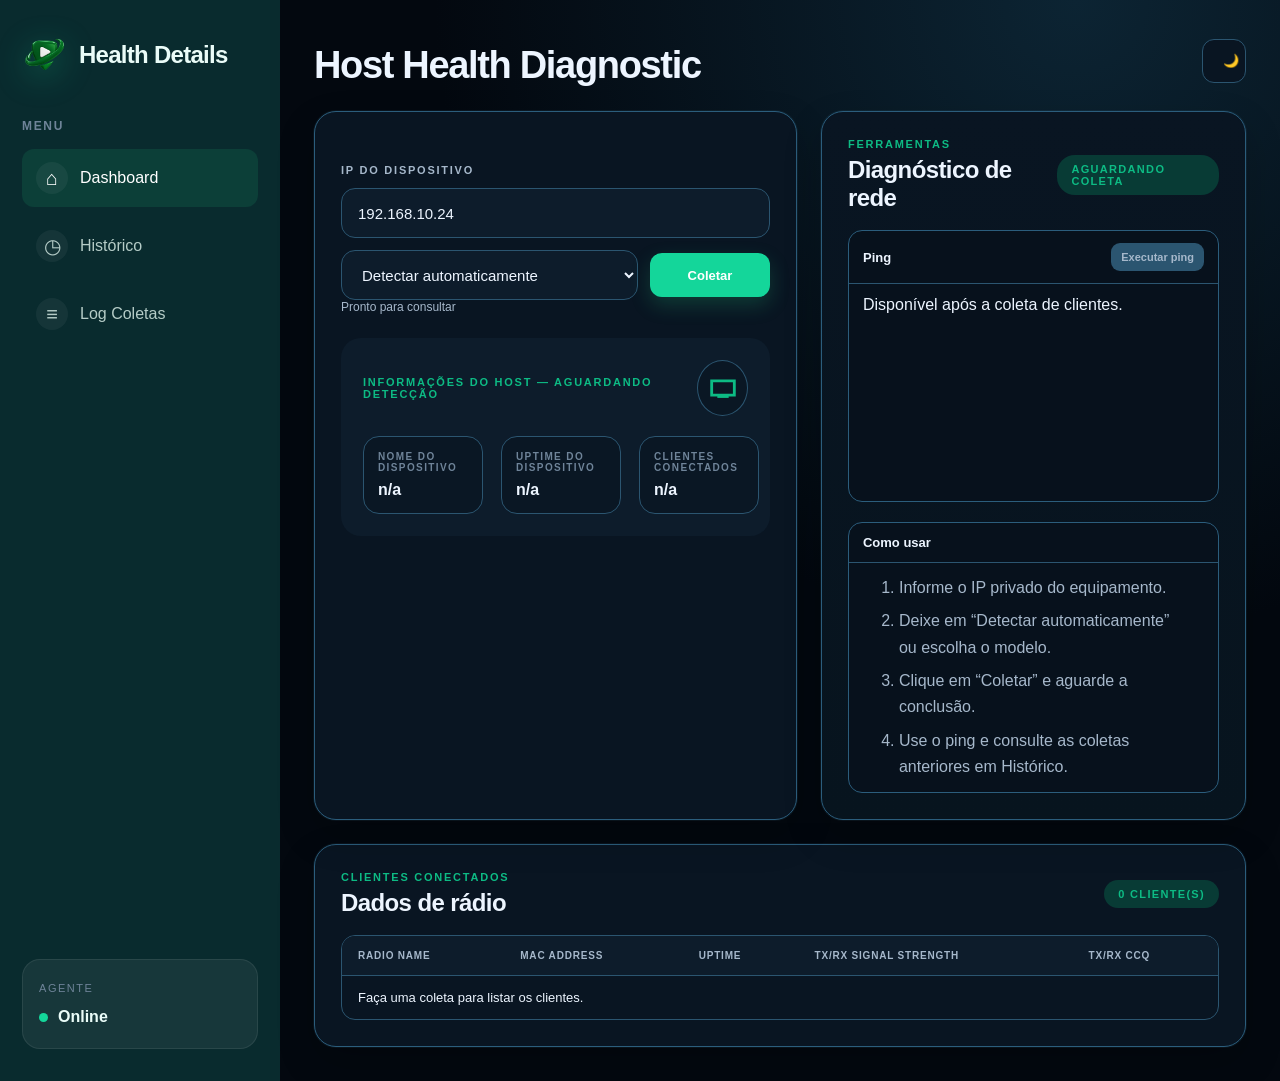
==== index.html @ 9ea84abc "Move collection log and summarize ping" ====
<!DOCTYPE html>
<html lang="pt-BR">
<head>
  <meta charset="UTF-8" />
  <meta name="viewport" content="width=device-width, initial-scale=1.0" />
  <title>Host Health Diagnostic</title>
  <link rel="icon" type="image/png" href="assets/health-details-logo.png" />
  <link rel="stylesheet" href="styles.css" />
</head>
<body>
  <div class="app-shell">
    <aside class="sidebar" aria-label="Navegação principal">
      <div class="brand">
        <img class="brand__icon" src="assets/health-details-logo.png" alt="Health Details" />
        <span class="brand__text">Health Details</span>
      </div>
      <nav class="navigation">
        <div class="nav-label">Menu</div>
        <button class="nav-link active" id="dashboardNav" type="button"><span class="nav-link__icon">⌂</span>Dashboard</button>
        <button class="nav-link" id="historyNav" type="button"><span class="nav-link__icon">◷</span>Histórico</button>
        <button class="nav-link" id="collectionLogNav" type="button"><span class="nav-link__icon">≡</span>Log Coletas</button>
      </nav>
      <div class="sidebar-card">
        <div class="sidebar-card__label">Agente</div>
        <div class="sidebar-card__status"><span class="pulse-dot"></span><span class="sidebar-card__text">Online</span></div>
      </div>
    </aside>
    <main class="main">
      <section class="topbar">
        <div class="topbar__left">
          <h1>Host Health Diagnostic</h1>
        </div>
        <div class="topbar__right">
          <button class="icon-button theme-button" id="themeToggle" aria-label="Alternar tema" aria-pressed="false">
            <span class="theme-icon" id="themeIcon">🌙</span>
          </button>
        </div>
      </section>

      <section class="app-view" id="dashboardView">
      <section class="content-grid">
        <section class="panel panel-form">
          <div class="verification">
            <div class="control-label">IP do dispositivo</div>
            <div class="input-row">
              <input type="text" id="ipInput" value="192.168.10.24" autocomplete="off" />
              <select id="vendorInput" aria-label="Tipo do dispositivo">
                <option value="auto">Detectar automaticamente</option>
                <option value="mikrotik">MikroTik</option>
                <option value="ubiquiti-ac">Ubiquiti AC</option>
                <option value="ubiquiti-m5">Ubiquiti M5</option>
              </select>
              <button class="primary-button" id="scanButton">
                <span>Coletar</span>
              </button>
            </div>
            <div class="status-text" id="scanStatus">Pronto para consultar</div>
          </div>

          <section class="device-profile">
            <div class="device-profile__header">
              <div>
                <span class="panel__kicker">Informações do host <span id="detectedDevice">— aguardando detecção</span></span>
              </div>
              <span class="device-icon">
                <svg viewBox="0 0 24 24">
                  <path d="M4 7h16v10H4z" fill="none" stroke="currentColor" stroke-width="2" />
                  <path d="M8 18h8" fill="none" stroke="currentColor" stroke-width="2" />
                </svg>
              </span>
            </div>
            <div class="device-grid">
              <div class="device-detail">
                <span class="device-detail__label">Nome do dispositivo</span>
                <span class="device-detail__value" id="deviceSignalTx">n/a</span>
              </div>
              <div class="device-detail">
                <span class="device-detail__label">Uptime do dispositivo</span>
                <span class="device-detail__value" id="deviceSignalRx">n/a</span>
              </div>
              <div class="device-detail">
                <span class="device-detail__label">Clientes conectados</span>
                <span class="device-detail__value" id="deviceCcq">n/a</span>
              </div>
            </div>
          </section>
        </section>

        <section class="panel panel-health">
          <section class="panel__header">
            <div>
              <span class="panel__kicker">Ferramentas</span>
              <h2>Diagnóstico de rede</h2>
            </div>
            <span class="panel__badge" id="healthBadge">Aguardando coleta</span>
          </section>

          <section class="monitor-stack">
            <section class="monitor-window">
              <div class="monitor-window__header">
                <span class="monitor-window__title">Ping</span>
                <button class="monitor-action" id="pingButton" disabled>Executar ping</button>
              </div>
              <div class="monitor-window__body">
                <div class="monitor-window__text" id="pingValue">Disponível após a coleta de clientes.</div>
              </div>
            </section>

            <section class="monitor-window usage-window" aria-labelledby="usageTitle">
              <div class="monitor-window__header">
                <span class="monitor-window__title" id="usageTitle">Como usar</span>
              </div>
              <div class="monitor-window__body">
                <ol class="usage-steps">
                  <li>Informe o IP privado do equipamento.</li>
                  <li>Deixe em “Detectar automaticamente” ou escolha o modelo.</li>
                  <li>Clique em “Coletar” e aguarde a conclusão.</li>
                  <li>Use o ping e consulte as coletas anteriores em Histórico.</li>
                </ol>
              </div>
            </section>
          </section>
        </section>
      </section>

      <section class="panel clients-panel">
        <section class="panel__header">
          <div>
            <span class="panel__kicker">Clientes conectados</span>
            <h2>Dados de rádio</h2>
          </div>
          <span class="panel__badge" id="clientsBadge">0 cliente(s)</span>
        </section>
        <div class="clients-table-wrap">
          <table class="clients-table">
            <thead><tr><th>Radio Name</th><th>MAC Address</th><th>Uptime</th><th>Tx/Rx Signal Strength</th><th>Tx/Rx CCQ</th></tr></thead>
            <tbody id="clientsTableBody"><tr><td colspan="5">Faça uma coleta para listar os clientes.</td></tr></tbody>
          </table>
        </div>
      </section>
      </section>

      <section class="app-view" id="historyView" hidden>
        <section class="history-heading">
          <div>
            <span class="panel__kicker">Coletas salvas</span>
            <h2>Histórico</h2>
            <p>Abra uma coleta para consultar o resumo do host e os clientes encontrados.</p>
          </div>
          <span class="panel__badge" id="historyBadge">Carregando</span>
        </section>
        <section class="history-list" id="historyList" aria-live="polite"></section>
      </section>
      <section class="app-view" id="collectionLogView" hidden>
        <section class="history-heading">
          <div>
            <span class="panel__kicker">Atividade da coleta</span>
            <h2>Log de coletas</h2>
            <p>Acompanhe as etapas executadas na última consulta.</p>
          </div>
        </section>
        <section class="panel collection-log-panel">
          <div class="collection-log" id="collectionLog" aria-live="polite"><div>Aguardando uma coleta.</div></div>
        </section>
      </section>
    </main>
    <div class="collection-modal" id="collectionModal" role="dialog" aria-modal="true" aria-labelledby="collectionModalTitle" hidden>
      <div class="collection-modal__card">
        <span class="collection-spinner" aria-hidden="true"></span>
        <h2 id="collectionModalTitle">Consultando dispositivo</h2>
        <p id="collectionModalStatus">Preparando a coleta…</p>
      </div>
    </div>
  </div>

  <script src="app-settings.js"></script>
  <script src="app.js"></script>
</body>
</html>
---- styles.css ----
* {
  box-sizing: border-box;
  -webkit-font-smoothing: antialiased;
}

:root {
  --bg: #03080f;
  --panel: #091522;
  --panel-soft: #0d1c2b;
  --text: #edf5ff;
  --text-soft: #a6b8cb;
  --text-light: #6f8499;
  --muted: #8297aa;
  --line: #2b5570;
  --green: #14d69a;
  --green-dark: #0dbb84;
  --green-soft: #083b35;
  --blue: #22c6df;
  --blue-soft: #082f3b;
  --orange: #f2b94b;
  --orange-soft: #3c2c0b;
  --red: #ef6b73;
  --red-soft: #3b1720;
  --shadow: rgba(0, 0, 0, 0.34);
  --font: "Inter", "Segoe UI", Arial, sans-serif;
}

body {
  margin: 0;
  color: var(--text);
  background: radial-gradient(circle at 84% 0%, #0c2433 0%, var(--bg) 42%);
  font-family: var(--font);
}

.app-shell { min-height: 100vh; display: flex; }

.sidebar {
  width: 280px;
  background: #092b2e;
  color: #eafcf8;
  padding: 32px 22px;
  display: flex;
  flex-direction: column;
  gap: 34px;
}

.brand {
  display: flex;
  align-items: center;
  gap: 12px;
}

.brand__icon {
  width: 45px;
  height: 45px;
  border-radius: 50%;
  object-fit: contain;
  filter: drop-shadow(0 8px 16px rgba(20, 214, 154, .28));
}

.brand__icon svg {
  width: 30px;
  height: 30px;
}

.brand__text {
  font-size: 24px;
  font-weight: 800;
  letter-spacing: -0.03em;
}

.navigation {
  margin-top: 8px;
}

.nav-label {
  font-size: 12px;
  font-weight: 800;
  letter-spacing: 0.14em;
  text-transform: uppercase;
  color: var(--text-light);
  margin-bottom: 16px;
}

.nav-link {
  width: 100%;
  border: 0;
  background: transparent;
  font: inherit;
  text-align: left;
  cursor: pointer;
  display: flex;
  align-items: center;
  gap: 12px;
  padding: 13px 14px;
  border-radius: 12px;
  color: #b5ccc7;
  text-decoration: none;
  margin-bottom: 10px;
  transition: 0.2s ease;
}

.nav-link:hover,
.nav-link.active {
  background: rgba(34, 181, 115, 0.14);
  color: #fff;
}

.nav-link__icon {
  width: 32px;
  height: 32px;
  border-radius: 50%;
  display: flex;
  align-items: center;
  justify-content: center;
  background: rgba(255, 255, 255, 0.05);
  font-size: 20px;
}

.sidebar-card {
  margin-top: auto;
  background: rgba(255, 255, 255, 0.06);
  border: 1px solid rgba(255, 255, 255, 0.08);
  border-radius: 18px;
  padding: 22px 16px;
}

.sidebar-card__label {
  font-size: 11px;
  color: var(--text-light);
  letter-spacing: 0.14em;
  text-transform: uppercase;
}

.sidebar-card__status {
  margin-top: 14px;
  display: flex;
  align-items: center;
  gap: 10px;
}

.sidebar-card__text {
  font-size: 16px;
  font-weight: 700;
}

.pulse-dot {
  width: 9px;
  height: 9px;
  border-radius: 50%;
  background: var(--green);
  box-shadow: 0 0 0 0 rgba(34, 181, 115, 0.8);
  animation: pulse 2s infinite;
}

.sidebar-footer {
  margin-top: auto;
  border-top: 1px solid rgba(255, 255, 255, 0.10);
  padding-top: 22px;
  display: flex;
  align-items: center;
  gap: 12px;
  color: var(--text-light);
  font-size: 13px;
}

.sidebar-footer__icon {
  color: var(--green);
  font-size: 22px;
}

.main {
  flex: 1;
  min-width: 0;
  padding: 34px;
}

.topbar {
  display: flex;
  align-items: center;
  justify-content: space-between;
  gap: 24px;
}

.section-kicker,
.panel__kicker {
  display: block;
  color: var(--green-dark);
  font-size: 11px;
  font-weight: 800;
  text-transform: uppercase;
  letter-spacing: 0.16em;
}

.topbar h1 {
  margin: 10px 0 0;
  font-size: clamp(30px, 3vw, 38px);
  letter-spacing: -0.035em;
}

.topbar__right {
  display: flex;
  gap: 12px;
  align-items: center;
}

.icon-button,
.primary-button,
.ghost-button {
  min-height: 44px;
  padding: 10px 20px;
  border-radius: 12px;
  font-family: inherit;
  font-size: 13px;
  font-weight: 800;
  cursor: pointer;
  transition: 0.2s ease;
}

.icon-button {
  width: 44px;
  background: var(--panel);
  color: var(--text);
  border: 1px solid var(--line);
}

.icon-button:hover,
.ghost-button:hover {
  transform: translateY(-2px);
}

.primary-button {
  background: var(--green);
  color: white;
  border: none;
  box-shadow: 0 8px 20px rgba(34, 181, 115, 0.24);
}

.primary-button:hover {
  background: var(--green-dark);
}

.button-icon {
  margin-right: 8px;
}

.ghost-button {
  background: var(--panel-soft);
  color: var(--green-dark);
  border: 1px solid var(--line);
}

.content-grid {
  margin-top: 24px;
  display: grid;
  grid-template-columns: minmax(0, 1fr) minmax(0, 0.88fr);
  gap: 24px;
}

.panel {
  background: var(--panel);
  border-radius: 22px;
  padding: 26px;
  box-shadow: 0 10px 36px var(--shadow);
  border: 1px solid rgba(89, 156, 124, 0.05);
}

.panel__header {
  display: flex;
  align-items: center;
  justify-content: space-between;
  gap: 16px;
}

.panel__header h2 {
  margin: 6px 0 0;
  font-size: 24px;
  letter-spacing: -0.025em;
}

.panel__header.compact h2 {
  font-size: 22px;
}

.panel__badge {
  background: var(--green-soft);
  color: var(--green-dark);
  border-radius: 18px;
  padding: 8px 14px;
  font-weight: 800;
  font-size: 11px;
  letter-spacing: 0.12em;
  text-transform: uppercase;
}

.panel__badge.success {
  background: var(--green-soft);
  color: var(--green-dark);
}

.panel__badge.warning {
  background: var(--orange-soft);
  color: #925a17;
}

.panel__badge.danger {
  background: var(--red-soft);
  color: #a34241;
}

.verification {
  margin-top: 26px;
}

.control-label {
  font-size: 11px;
  font-weight: 800;
  color: var(--text-soft);
  text-transform: uppercase;
  letter-spacing: 0.16em;
}

.input-row {
  display: flex;
  flex-wrap: wrap;
  gap: 12px;
  align-items: center;
  margin-top: 12px;
}

.input-row input[type="text"],
.input-row select {
  flex: 1 1 180px;
  min-height: 50px;
  background: var(--panel-soft);
  border: 1px solid var(--line);
  border-radius: 14px;
  padding: 14px 16px;
  color: var(--text);
  font-size: 15px;
  outline: none;
}

.input-row input[type="text"]:focus {
  border-color: var(--green);
  box-shadow: 0 0 0 3px rgba(34, 181, 115, 0.14);
}

.input-row select:focus {
  border-color: var(--green);
  box-shadow: 0 0 0 3px rgba(34, 181, 115, 0.14);
  outline: none;
}

.input-row .primary-button {
  min-width: 120px;
}

.inline-row {
  justify-content: space-between;
  flex-wrap: wrap;
  gap: 14px;
}

.check-row {
  display: flex;
  align-items: center;
  gap: 10px;
  font-size: 12px;
  color: var(--text-soft);
}

.check-row input[type="checkbox"] {
  accent-color: var(--green);
}

.status-text {
  color: var(--text-soft);
  font-size: 12px;
}

.device-profile {
  margin-top: 24px;
  background: var(--panel-soft);
  border-radius: 20px;
  padding: 22px;
}

.device-profile__header {
  display: flex;
  align-items: center;
  justify-content: space-between;
}

.device-profile__header h3 {
  margin: 8px 0 0;
  font-size: 30px;
  letter-spacing: -0.03em;
}

.device-icon {
  width: 56px;
  height: 56px;
  border-radius: 50%;
  background: white;
  display: flex;
  align-items: center;
  justify-content: center;
  color: var(--green-dark);
  border: 1px solid var(--line);
}

.device-icon svg {
  width: 34px;
  height: 34px;
  fill: none;
  stroke: currentColor;
  stroke-width: 2;
}

.device-grid {
  margin-top: 20px;
  display: grid;
  grid-template-columns: repeat(3, minmax(120px, 1fr));
  gap: 18px;
}

.clients-panel {
  grid-column: 1 / -1;
  margin-top: 24px;
}

.collection-log-panel {
  grid-column: 1 / -1;
  margin-top: 0;
}

.collection-log {
  min-height: 120px;
  max-height: 220px;
  overflow: auto;
  margin-top: 18px;
  padding: 14px 16px;
  border-radius: 14px;
  background: #102b2d;
  color: #cce8df;
  font: 12px/1.75 ui-monospace, SFMono-Regular, Menlo, monospace;
}

.clients-table-wrap {
  overflow-x: auto;
  margin-top: 18px;
  border: 1px solid var(--line);
  border-radius: 14px;
}

.clients-table {
  width: 100%;
  min-width: 760px;
  border-collapse: collapse;
  font-size: 13px;
}

.clients-table th,
.clients-table td {
  padding: 14px 16px;
  text-align: left;
  border-bottom: 1px solid var(--line);
}

.clients-table th {
  color: var(--text-soft);
  font-size: 10px;
  letter-spacing: .08em;
  text-transform: uppercase;
  background: var(--panel-soft);
}

.clients-table tr:last-child td {
  border-bottom: 0;
}

.clients-table td {
  color: var(--text);
}

.device-detail {
  background: white;
  border-radius: 16px;
  padding: 14px;
  border: 1px solid var(--line);
}

.device-detail__label {
  display: block;
  color: var(--text-light);
  font-size: 10px;
  font-weight: 700;
  text-transform: uppercase;
  letter-spacing: 0.14em;
}

.device-detail__value {
  display: block;
  margin-top: 8px;
  color: var(--text);
  font-size: 16px;
  font-weight: 800;
  overflow-wrap: anywhere;
}

.monitor-stack {
  display: grid;
  gap: 20px;
  margin-top: 18px;
}

.monitor-window {
  min-width: 0;
  border: 1px solid var(--line);
  border-radius: 14px;
  background: rgba(255, 255, 255, .72);
  overflow: hidden;
}

.monitor-window__header {
  display: flex;
  align-items: center;
  justify-content: space-between;
  gap: 10px;
  padding: 12px 14px;
  border-bottom: 1px solid var(--line);
}

.monitor-window__title {
  font-size: 13px;
  font-weight: 800;
}

.monitor-action {
  border: 0;
  border-radius: 9px;
  padding: 8px 10px;
  background: var(--green);
  color: white;
  font: inherit;
  font-size: 11px;
  font-weight: 800;
  cursor: pointer;
}

.monitor-action:disabled {
  cursor: not-allowed;
  background: var(--line);
  color: var(--text-soft);
}

.monitor-window__body {
  padding: 12px 14px;
}

.monitor-window__text,
.monitor-output,
.clients-table td,
.collection-log {
  overflow-wrap: anywhere;
  word-break: break-word;
}

.panel-health {
  background: linear-gradient(180deg, #ffffff 0%, #eefbf7 100%);
}

.health-rings {
  display: flex;
  align-items: center;
  justify-content: center;
  margin: 28px 0 16px;
}

.health-ring {
  width: 150px;
  height: 150px;
  border-radius: 50%;
  background: conic-gradient(var(--green) var(--health-score, 97%), #dcebe7 var(--health-score, 97%));
  display: flex;
  align-items: center;
  justify-content: center;
  box-shadow: inset 0 0 0 2px var(--panel);
}

.health-ring__inner {
  width: 118px;
  height: 118px;
  border-radius: 50%;
  background: white;
  display: flex;
  flex-direction: column;
  align-items: center;
  justify-content: center;
  color: var(--text);
}

.health-ring__inner span {
  font-size: 34px;
  font-weight: 800;
}

.health-ring__inner small {
  font-size: 10px;
  color: var(--text-light);
  font-weight: 800;
  text-transform: uppercase;
}

.signals {
  margin-top: 20px;
}

.signal-row {
  display: flex;
  align-items: center;
  gap: 10px;
  margin: 12px 0;
}

.signal-label {
  width: 68px;
  color: var(--text-soft);
  font-size: 11px;
  font-weight: 800;
}

.signal-track {
  flex: 1;
  height: 8px;
  border-radius: 20px;
  background: var(--line);
  overflow: hidden;
}

.signal-fill {
  height: 100%;
  border-radius: 20px;
  width: 50%;
  background: var(--green);
}

.signal-fill--cpu { width: 42%; background: var(--blue); }
.signal-fill--memory { width: 61%; background: var(--green); }
.signal-fill--signal { width: 75%; background: var(--orange); }

.signal-value {
  color: var(--text-soft);
  font-size: 12px;
  font-weight: 700;
  width: 50px;
  text-align: right;
}

.client-list-section {
  margin-top: 20px;
  border-top: 1px solid var(--line);
  padding-top: 16px;
}

.client-list-header {
  display: flex;
  align-items: center;
  justify-content: space-between;
}

.client-list-header .panel__kicker {
  color: var(--green-dark);
}

.client-list-refresh {
  color: var(--text-soft);
  font-size: 11px;
  font-weight: 800;
}

.client-list {
  margin-top: 14px;
}

.client-row {
  display: flex;
  align-items: center;
  justify-content: space-between;
  gap: 12px;
  padding: 12px 0;
  border-bottom: 1px solid var(--line);
}

.client-row:last-child {
  border-bottom: none;
}

.client-row__mac {
  color: var(--text);
  font-size: 12px;
  font-weight: 800;
  flex: 1;
}

.client-row__ccq {
  color: var(--green-dark);
  font-weight: 900;
  font-size: 12px;
}

.client-row__signal {
  color: var(--text-soft);
  font-size: 12px;
}

.health-summary {
  margin-top: 24px;
  border-top: 1px solid var(--line);
  padding-top: 16px;
}

.health-summary__row {
  display: flex;
  justify-content: space-between;
  align-items: center;
  padding: 12px 0;
  border-bottom: 1px solid var(--line);
}

.health-summary__row:last-child {
  border-bottom: none;
}

.health-summary__label {
  color: var(--text-soft);
  font-size: 11px;
  font-weight: 700;
}

.health-summary__value {
  font-weight: 800;
  font-size: 16px;
}

.lower-grid {
  margin-top: 18px;
  display: grid;
  grid-template-columns: 1fr 1fr;
  gap: 18px;
  padding: 20px;
}

.lower-panel {
  background: var(--panel);
  border-radius: 14px;
}

.event-list,
.history-list {
  margin-top: 16px;
}

.event-item,
.history-item {
  display: flex;
  align-items: center;
  gap: 12px;
  padding: 14px 0;
  border-top: 1px solid var(--line);
}

.event-item:first-child,
.history-item:first-child {
  border-top: none;
}

.event-time,
.history-date {
  color: var(--text-light);
  font-size: 11px;
}

.event-text {
  flex: 1;
  color: var(--text-soft);
  font-size: 13px;
}

.event-code {
  color: var(--green-dark);
  font-size: 11px;
  font-weight: 900;
  padding: 4px 8px;
  border-radius: 12px;
  background: var(--green-soft);
}

.event-code.warn {
  background: var(--orange-soft);
  color: #9c6a16;
}

.event-code.fail {
  background: var(--red-soft);
  color: #9c4a46;
}

.history-item {
  align-items: center;
}

.history-title {
  flex: 1;
  font-weight: 800;
  color: var(--text);
}

.history-score {
  color: var(--green-dark);
  font-size: 16px;
  font-weight: 900;
}

@media (max-width: 960px) {
  .app-shell {
    flex-direction: column;
  }

  .sidebar {
    width: 100%;
  }

  .content-grid,
  .lower-grid {
    grid-template-columns: 1fr;
  }

  .main {
    padding: 22px;
  }

  .clients-table {
    min-width: 640px;
  }
}

@media (max-width: 560px) {
  .main { padding: 16px; }
  .topbar h1 { font-size: 28px; }
  .panel { padding: 18px; border-radius: 16px; }
  .panel__header h2 { font-size: 20px; }
  .device-grid { grid-template-columns: 1fr; gap: 10px; }
  .input-row .primary-button { width: 100%; }
  .panel__badge { font-size: 9px; padding: 7px 9px; }
  .monitor-window__header { align-items: flex-start; flex-direction: column; }
  .monitor-action { width: 100%; }
}

@keyframes pulse {
  70% {
    box-shadow: 0 0 0 12px rgba(34, 181, 115, 0);
  }

  100% {
    box-shadow: 0 0 0 0 rgba(34, 181, 115, 0);
  }
}

/* Host Health Diagnostic: painel escuro de alto contraste. */
.panel-health {
  display: flex;
  flex-direction: column;
  min-height: 510px;
  background: linear-gradient(180deg, #091522 0%, #07141e 100%);
}

.monitor-stack {
  grid-template-rows: repeat(2, minmax(180px, 1fr));
  flex: 1;
}

.monitor-window {
  display: flex;
  flex-direction: column;
  background: #07111c;
}

.monitor-window__body {
  flex: 1;
  overflow: auto;
}

.ping-summary {
  display: grid;
  grid-template-columns: repeat(3, minmax(0, 1fr));
  gap: 12px;
  padding: 18px;
}

.ping-summary__status {
  grid-column: 1 / -1;
  font-size: 16px;
}

.ping-summary__status.is-online { color: var(--green); }
.ping-summary__status.is-offline { color: var(--red); }
.ping-summary__item {
  padding: 12px;
  border: 1px solid var(--line);
  border-radius: 10px;
  background: var(--panel-soft);
}
.ping-summary__item span { display: block; color: var(--text-light); font-size: 11px; }
.ping-summary__item strong { display: block; margin-top: 5px; color: var(--text); font-size: 15px; }

.device-detail,
.device-icon {
  background: #0a1724;
}

.collection-log { background: #050c14; color: #b7d9d6; }
.clients-table th { background: #0d1c2b; }
.panel { border-color: #2b5d7c; box-shadow: 0 0 0 1px rgba(87, 170, 207, .08), 0 16px 38px rgba(0, 0, 0, .2); }
.monitor-window { border-color: #2b5d7c; }
.device-detail { border-color: #2b5570; }
.usage-steps { margin: 0; padding: 0 20px 0 36px; color: var(--text-soft); line-height: 1.65; }
.usage-steps li + li { margin-top: 7px; }

.app-view[hidden],
.collection-modal[hidden] { display: none; }

.history-heading {
  display: flex;
  align-items: flex-start;
  justify-content: space-between;
  gap: 20px;
  margin: 26px 0 18px;
}

.history-heading h2 {
  margin: 7px 0;
  font-size: 32px;
}

.history-heading p {
  margin: 0;
  color: var(--text-soft);
}

.history-list {
  display: grid;
  gap: 14px;
}

.history-dropdown {
  padding: 0;
  overflow: hidden;
}

.history-dropdown summary {
  display: grid;
  gap: 6px;
  padding: 20px 54px 20px 22px;
  cursor: pointer;
  list-style: none;
  position: relative;
}

.history-dropdown summary::-webkit-details-marker { display: none; }
.history-dropdown summary::after {
  content: '⌄';
  position: absolute;
  right: 22px;
  top: 24px;
  color: var(--green);
  font-size: 20px;
  transition: transform .2s ease;
}
.history-dropdown[open] summary::after { transform: rotate(180deg); }
.history-dropdown[open] summary { border-bottom: 1px solid var(--line); }
.history-dropdown__title { font-weight: 800; font-size: 17px; }
.history-dropdown__meta { color: var(--text-soft); font-size: 13px; }
.history-dropdown__content { padding: 22px; }
.history-dropdown__content h3 { margin: 24px 0 0; font-size: 17px; }
.history-actions { display: flex; justify-content: flex-end; margin-top: 26px; padding-top: 18px; border-top: 1px solid var(--line); }
.history-delete-button {
  border: 1px solid rgba(239, 107, 115, .5);
  border-radius: 9px;
  padding: 8px 11px;
  background: var(--red-soft);
  color: var(--red);
  font: inherit;
  font-size: 12px;
  font-weight: 800;
  cursor: pointer;
}
.history-delete-button:hover { background: rgba(239, 107, 115, .18); }
.history-delete-button:disabled { cursor: wait; opacity: .65; }

.history-host-grid {
  display: grid;
  grid-template-columns: repeat(5, minmax(110px, 1fr));
  gap: 12px;
}

.history-host-detail {
  padding: 13px;
  border-radius: 12px;
  background: var(--panel-soft);
  border: 1px solid var(--line);
}

.history-host-detail span {
  display: block;
  color: var(--text-light);
  font-size: 10px;
  letter-spacing: .1em;
  text-transform: uppercase;
}

.history-host-detail strong { display: block; margin-top: 7px; overflow-wrap: anywhere; }
.history-empty { color: var(--text-soft); text-align: center; }
.history-empty-text { color: var(--text-soft); }

.collection-modal {
  position: fixed;
  z-index: 50;
  inset: 0;
  display: grid;
  place-items: center;
  padding: 24px;
  background: rgba(1, 8, 15, .72);
  backdrop-filter: blur(5px);
}

.collection-modal__card {
  width: min(390px, 100%);
  padding: 34px 28px;
  border-radius: 20px;
  text-align: center;
  background: #0a1724;
  border: 1px solid #235169;
  box-shadow: 0 24px 70px rgba(0, 0, 0, .48);
}

.collection-modal__card h2 { margin: 18px 0 9px; font-size: 22px; }
.collection-modal__card p { min-height: 22px; margin: 0; color: var(--text-soft); }
.collection-spinner {
  display: inline-block;
  width: 42px;
  height: 42px;
  border: 4px solid rgba(20, 214, 154, .2);
  border-top-color: var(--green);
  border-radius: 50%;
  animation: collection-spin .8s linear infinite;
}

@keyframes collection-spin { to { transform: rotate(360deg); } }

@media (max-width: 960px) {
  .history-host-grid { grid-template-columns: repeat(2, minmax(0, 1fr)); }
  .sidebar { padding: 20px 22px; gap: 18px; }
  .sidebar-card { margin-top: 0; }
}

@media (max-width: 560px) {
  .history-heading { align-items: flex-start; flex-direction: column; }
  .history-host-grid { grid-template-columns: 1fr; }
  .sidebar { padding: 16px; gap: 16px; }
  .sidebar-card { display: block; margin-top: 0; padding: 13px 14px; }
  .sidebar-card__status { margin-top: 8px; }
  .navigation { display: flex; gap: 8px; margin: 0; flex-wrap: wrap; }
  .nav-label { display: none; }
  .nav-link { width: auto; margin: 0; padding: 10px; }
  .ping-summary { grid-template-columns: 1fr; }
  .ping-summary__status { grid-column: auto; }
}
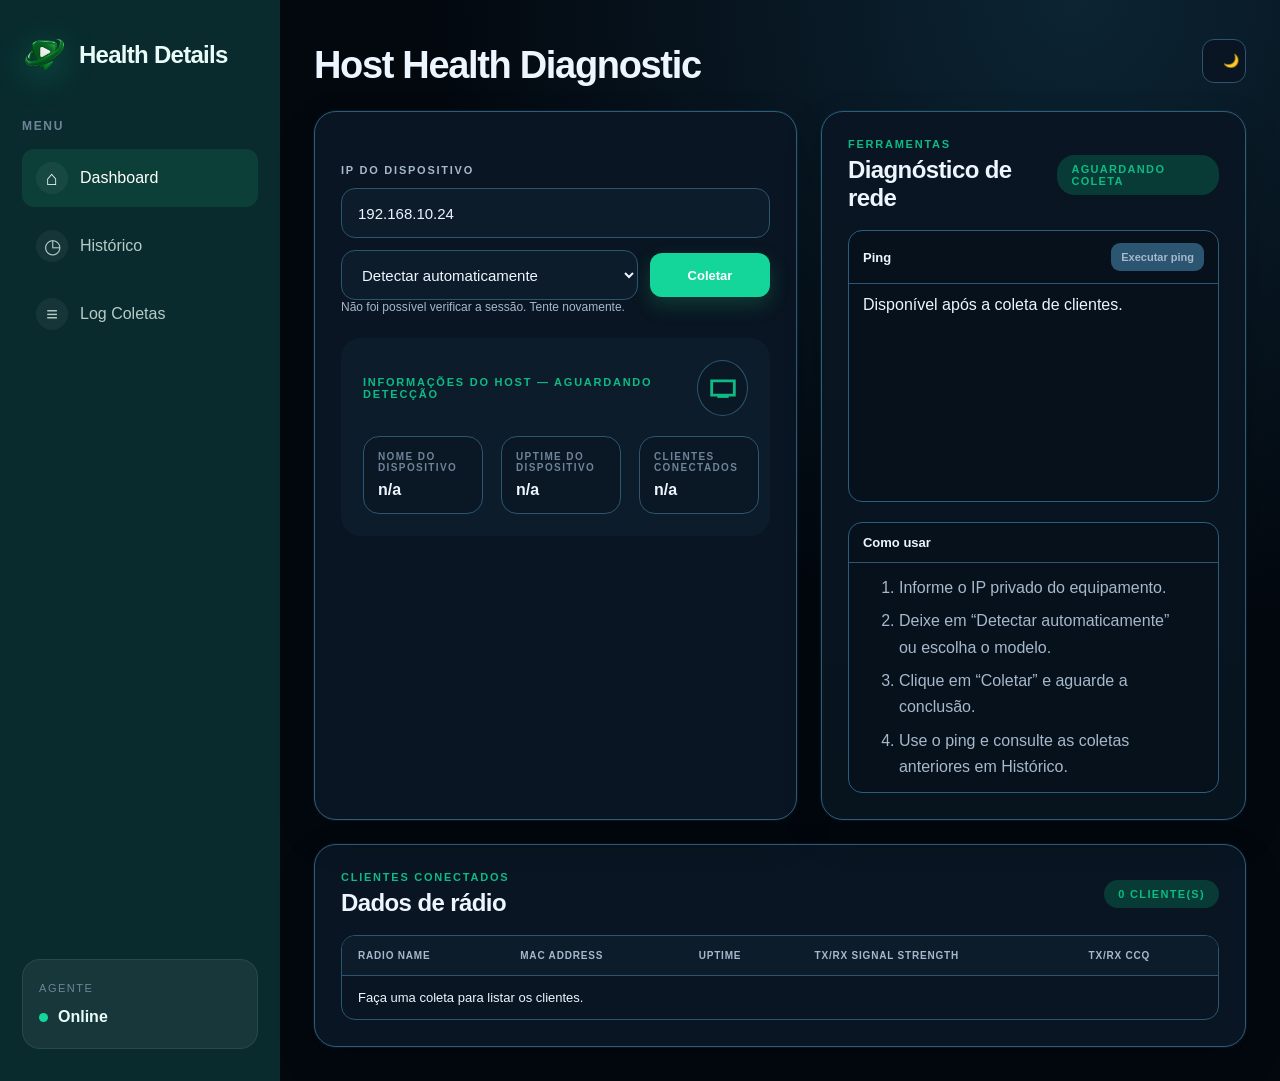
==== commit 1d681ab7: "Prepare logout session expiry and persistent login throttling" ====
--- a/index.html
+++ b/index.html
@@ -19,6 +19,7 @@
         <button class="nav-link active" id="dashboardNav" type="button"><span class="nav-link__icon">⌂</span>Dashboard</button>
         <button class="nav-link" id="historyNav" type="button"><span class="nav-link__icon">◷</span>Histórico</button>
         <button class="nav-link" id="collectionLogNav" type="button"><span class="nav-link__icon">≡</span>Log Coletas</button>
+        <button class="nav-link" id="logoutButton" type="button" hidden><span class="nav-link__icon">↪</span>Sair</button>
       </nav>
       <div class="sidebar-card">
         <div class="sidebar-card__label">Agente</div>
@@ -174,6 +175,7 @@
   </div>
 
   <script src="app-settings.js"></script>
+  <script src="auth-client.js"></script>
   <script src="app.js"></script>
 </body>
 </html>
--- a/styles.css
+++ b/styles.css
@@ -346,6 +346,13 @@
   box-shadow: 0 0 0 3px rgba(34, 181, 115, 0.14);
 }
 
+.access-page { min-height: 100vh; display: grid; place-items: center; padding: 24px; }
+.access-card { width: min(400px, 100%); display: grid; gap: 14px; padding: 32px; border: 1px solid #2b5d7c; border-radius: 22px; background: var(--panel); box-shadow: 0 20px 60px var(--shadow); }
+.access-card h1 { margin: 0; font-size: 30px; }
+.access-card p { margin: 0 0 6px; color: var(--text-soft); }
+.access-card label { color: var(--text-soft); font-size: 12px; font-weight: 700; }
+.access-card input { min-height: 48px; border: 1px solid var(--line); border-radius: 12px; padding: 12px 14px; color: var(--text); background: var(--panel-soft); font: inherit; }
+
 .input-row select:focus {
   border-color: var(--green);
   box-shadow: 0 0 0 3px rgba(34, 181, 115, 0.14);
@@ -928,6 +935,8 @@
 .usage-steps { margin: 0; padding: 0 20px 0 36px; color: var(--text-soft); line-height: 1.65; }
 .usage-steps li + li { margin-top: 7px; }
 
+.app-shell[hidden],
+#logoutButton[hidden],
 .app-view[hidden],
 .collection-modal[hidden] { display: none; }
 
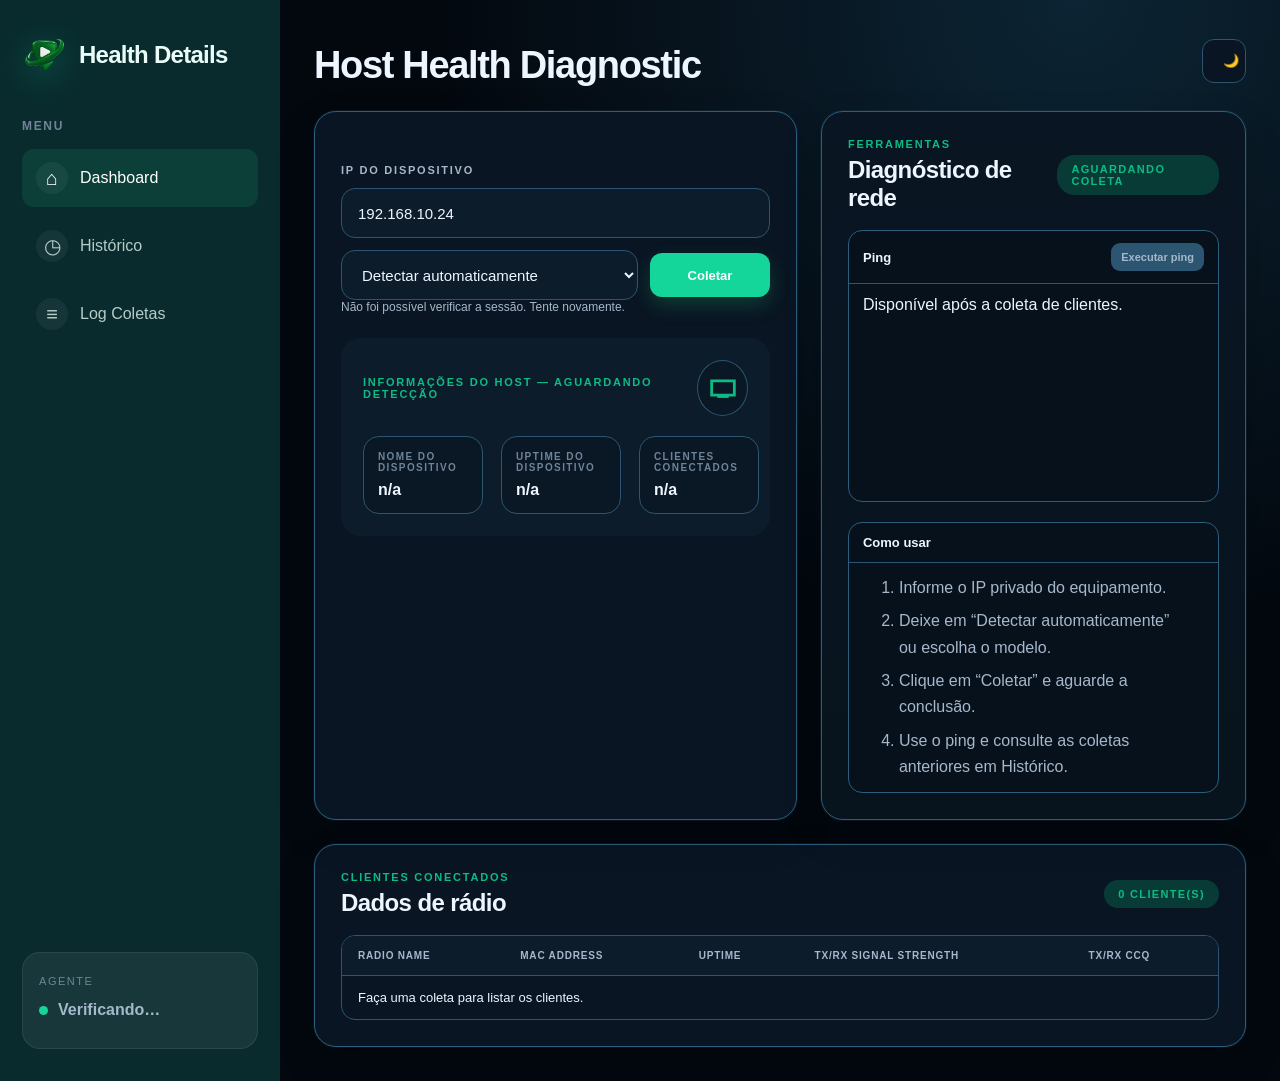
==== commit dfb3bfac: "Add agent status and history filters" ====
--- a/index.html
+++ b/index.html
@@ -23,7 +23,8 @@
       </nav>
       <div class="sidebar-card">
         <div class="sidebar-card__label">Agente</div>
-        <div class="sidebar-card__status"><span class="pulse-dot"></span><span class="sidebar-card__text">Online</span></div>
+        <div class="sidebar-card__status" id="agentStatus" data-state="checking"><span class="pulse-dot"></span><span class="sidebar-card__text" id="agentStatusText">Verificando…</span></div>
+        <div class="sidebar-card__message" id="agentStatusMessage" role="status"></div>
       </div>
     </aside>
     <main class="main">
@@ -150,7 +151,22 @@
           </div>
           <span class="panel__badge" id="historyBadge">Carregando</span>
         </section>
+        <section class="panel history-filters" aria-label="Filtros do histórico">
+          <div class="history-filter-grid">
+            <label>IP<input id="historyIpFilter" type="search" placeholder="Ex.: 172.16.0.1" /></label>
+            <label>Equipamento<select id="historyVendorFilter"><option value="">Todos</option><option value="mikrotik">MikroTik</option><option value="ubiquiti-ac">Ubiquiti 5AC</option><option value="ubiquiti-m5">Ubiquiti M5</option></select></label>
+            <label>De<input id="historyFromFilter" type="date" /></label>
+            <label>Até<input id="historyToFilter" type="date" /></label>
+            <label>Resultado<select id="historyStatusFilter"><option value="">Todos</option><option value="success">Sucesso</option><option value="error">Falha</option></select></label>
+            <button class="secondary-button" id="historyFilterButton" type="button">Filtrar</button>
+          </div>
+        </section>
         <section class="history-list" id="historyList" aria-live="polite"></section>
+        <div class="history-pagination" id="historyPagination" hidden>
+          <button class="secondary-button" id="historyPrevious" type="button">Anterior</button>
+          <span id="historyPageInfo">Página 1</span>
+          <button class="secondary-button" id="historyNext" type="button">Próxima</button>
+        </div>
       </section>
       <section class="app-view" id="collectionLogView" hidden>
         <section class="history-heading">
--- a/styles.css
+++ b/styles.css
@@ -963,6 +963,20 @@
   gap: 14px;
 }
 
+.sidebar-card__message { margin-top: 7px; color: var(--text-soft); font-size: 11px; line-height: 1.4; }
+.sidebar-card__status[data-state="offline"] { color: var(--red); }
+.sidebar-card__status[data-state="online"] { color: var(--green); }
+.sidebar-card__status[data-state="checking"] { color: var(--text-soft); }
+.sidebar-card__status[data-state="offline"] .pulse-dot { background: var(--red); box-shadow: none; }
+.history-filters { margin-bottom: 16px; padding: 18px; }
+.history-filter-grid { display: grid; grid-template-columns: 1.2fr 1fr repeat(2, .8fr) .8fr auto; gap: 12px; align-items: end; }
+.history-filter-grid label { display: grid; gap: 6px; color: var(--text-light); font-size: 11px; font-weight: 700; text-transform: uppercase; letter-spacing: .06em; }
+.history-filter-grid input, .history-filter-grid select { min-width: 0; width: 100%; min-height: 40px; padding: 8px 10px; border: 1px solid var(--line); border-radius: 9px; background: var(--panel-soft); color: var(--text); font: inherit; }
+.secondary-button { min-height: 40px; padding: 8px 14px; border: 1px solid var(--line); border-radius: 9px; background: var(--panel-soft); color: var(--text); font: inherit; font-weight: 700; cursor: pointer; }
+.secondary-button:hover { border-color: var(--green); }
+.secondary-button:disabled { cursor: not-allowed; opacity: .45; }
+.history-pagination { display: flex; justify-content: center; align-items: center; gap: 16px; margin: 22px 0 8px; color: var(--text-soft); font-size: 13px; }
+
 .history-dropdown {
   padding: 0;
   overflow: hidden;
@@ -1070,6 +1084,7 @@
 
 @media (max-width: 960px) {
   .history-host-grid { grid-template-columns: repeat(2, minmax(0, 1fr)); }
+  .history-filter-grid { grid-template-columns: repeat(3, minmax(0, 1fr)); }
   .sidebar { padding: 20px 22px; gap: 18px; }
   .sidebar-card { margin-top: 0; }
 }
@@ -1085,4 +1100,5 @@
   .nav-link { width: auto; margin: 0; padding: 10px; }
   .ping-summary { grid-template-columns: 1fr; }
   .ping-summary__status { grid-column: auto; }
-}
+  .history-filter-grid { grid-template-columns: 1fr; }
+}
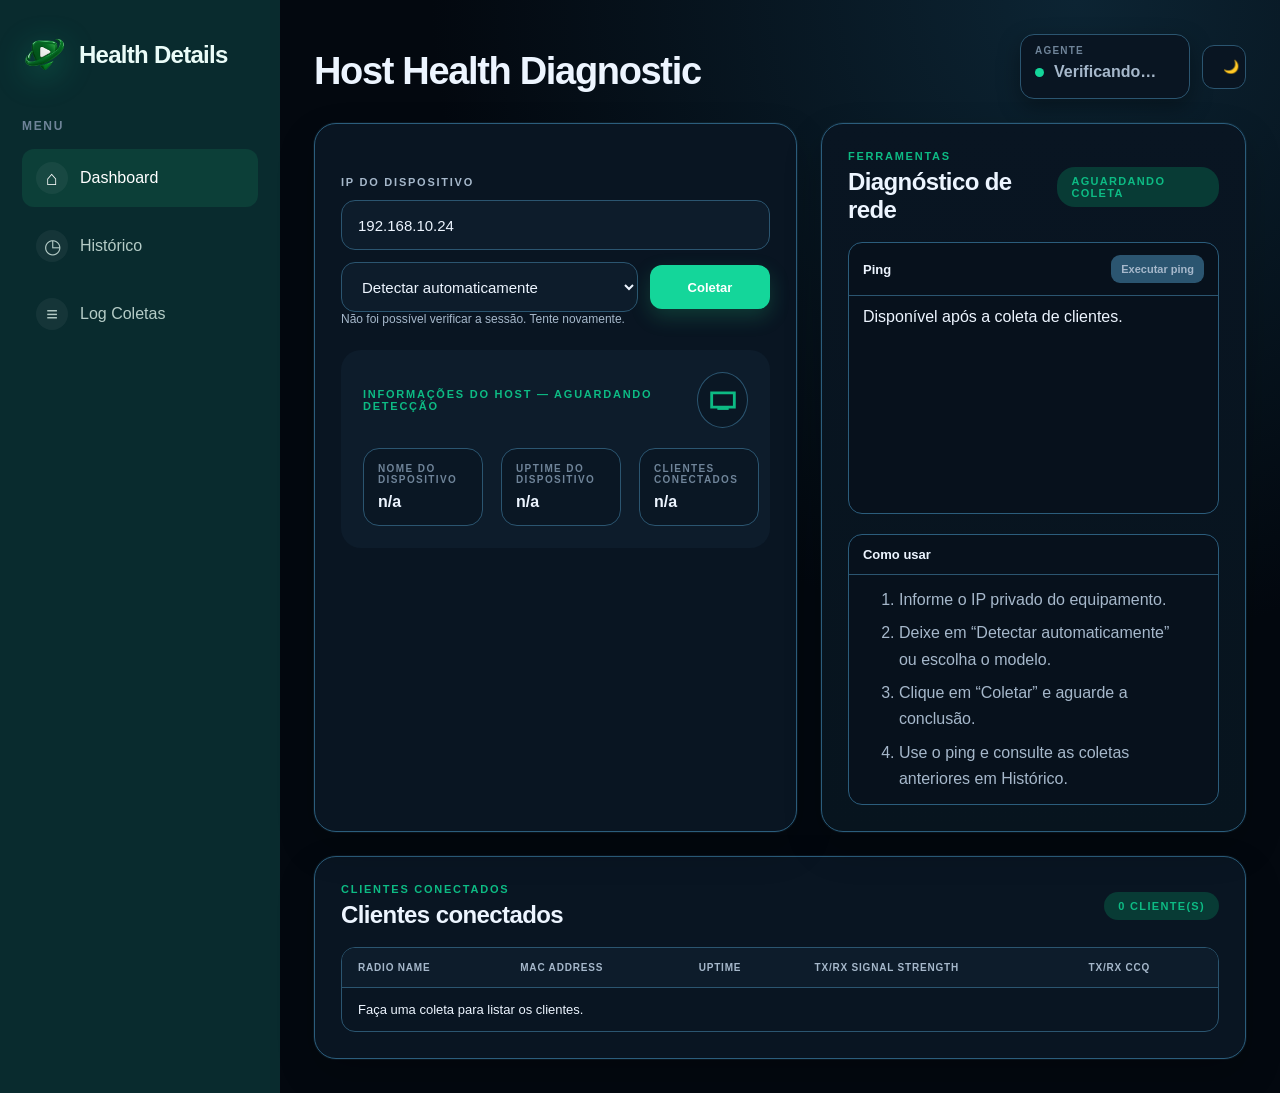
==== commit 6d6b7c19: "Refine dashboard status and collection logs" ====
--- a/index.html
+++ b/index.html
@@ -21,11 +21,6 @@
         <button class="nav-link" id="collectionLogNav" type="button"><span class="nav-link__icon">≡</span>Log Coletas</button>
         <button class="nav-link" id="logoutButton" type="button" hidden><span class="nav-link__icon">↪</span>Sair</button>
       </nav>
-      <div class="sidebar-card">
-        <div class="sidebar-card__label">Agente</div>
-        <div class="sidebar-card__status" id="agentStatus" data-state="checking"><span class="pulse-dot"></span><span class="sidebar-card__text" id="agentStatusText">Verificando…</span></div>
-        <div class="sidebar-card__message" id="agentStatusMessage" role="status"></div>
-      </div>
     </aside>
     <main class="main">
       <section class="topbar">
@@ -33,6 +28,11 @@
           <h1>Host Health Diagnostic</h1>
         </div>
         <div class="topbar__right">
+          <div class="agent-status-card" aria-live="polite">
+            <div class="agent-status-card__label">Agente</div>
+            <div class="sidebar-card__status" id="agentStatus" data-state="checking"><span class="pulse-dot"></span><span class="sidebar-card__text" id="agentStatusText">Verificando…</span></div>
+            <div class="sidebar-card__message" id="agentStatusMessage" role="status"></div>
+          </div>
           <button class="icon-button theme-button" id="themeToggle" aria-label="Alternar tema" aria-pressed="false">
             <span class="theme-icon" id="themeIcon">🌙</span>
           </button>
@@ -123,13 +123,34 @@
             </section>
           </section>
         </section>
+
+      </section>
+
+      <section class="panel health-summary-panel" id="healthSummary" hidden>
+        <section class="panel__header">
+          <div>
+            <span class="panel__kicker">Resumo visual</span>
+            <h2>Saúde da conexão</h2>
+          </div>
+          <span class="panel__badge" id="healthSummaryStatus">Aguardando coleta</span>
+        </section>
+        <div class="health-summary-grid">
+          <div class="health-summary-item"><span>Equipamento</span><strong id="healthSummaryDevice">—</strong></div>
+          <div class="health-summary-item"><span>IP / Vendor</span><strong id="healthSummaryHost">—</strong></div>
+          <div class="health-summary-item"><span>Uptime</span><strong id="healthSummaryUptime">—</strong></div>
+          <div class="health-summary-item"><span>Ping / latência</span><strong id="healthSummaryPing">Ainda não executado</strong></div>
+          <div class="health-summary-item"><span>Perda de pacotes</span><strong id="healthSummaryLoss">Ainda não executado</strong></div>
+          <div class="health-summary-item"><span>Clientes conectados</span><strong id="healthSummaryClients">—</strong></div>
+        </div>
+        <div class="health-summary-clients" id="healthSummaryClientMetrics"></div>
+        <div class="health-summary-time" id="healthSummaryTime"></div>
       </section>
 
       <section class="panel clients-panel">
         <section class="panel__header">
           <div>
             <span class="panel__kicker">Clientes conectados</span>
-            <h2>Dados de rádio</h2>
+            <h2>Clientes conectados</h2>
           </div>
           <span class="panel__badge" id="clientsBadge">0 cliente(s)</span>
         </section>
--- a/styles.css
+++ b/styles.css
@@ -202,7 +202,21 @@
   display: flex;
   gap: 12px;
   align-items: center;
-}
+  flex-wrap: wrap;
+  justify-content: flex-end;
+}
+
+.agent-status-card {
+  min-width: 170px;
+  padding: 10px 14px;
+  border: 1px solid var(--line);
+  border-radius: 14px;
+  background: var(--panel);
+  box-shadow: 0 8px 22px var(--shadow);
+}
+.agent-status-card__label { color: var(--text-light); font-size: 10px; font-weight: 800; letter-spacing: .12em; text-transform: uppercase; }
+.agent-status-card .sidebar-card__status { margin-top: 7px; }
+.agent-status-card .sidebar-card__message { max-width: 210px; }
 
 .icon-button,
 .primary-button,
@@ -976,6 +990,19 @@
 .secondary-button:hover { border-color: var(--green); }
 .secondary-button:disabled { cursor: not-allowed; opacity: .45; }
 .history-pagination { display: flex; justify-content: center; align-items: center; gap: 16px; margin: 22px 0 8px; color: var(--text-soft); font-size: 13px; }
+.health-summary-panel { margin: 18px 0; }
+.health-summary-grid { display: grid; grid-template-columns: repeat(6, minmax(0, 1fr)); gap: 12px; }
+.health-summary-item { min-width: 0; padding: 14px; border: 1px solid var(--line); border-radius: 12px; background: var(--panel-soft); }
+.health-summary-item span { display: block; color: var(--text-light); font-size: 10px; letter-spacing: .08em; text-transform: uppercase; }
+.health-summary-item strong { display: block; margin-top: 7px; overflow-wrap: anywhere; }
+.health-summary-clients { margin-top: 18px; }
+.health-summary-clients h3 { margin: 0 0 10px; font-size: 16px; }
+.health-summary-clients p, .health-summary-time { color: var(--text-soft); }
+.health-summary-client-list { display: grid; gap: 8px; }
+.health-summary-client { display: flex; justify-content: space-between; gap: 14px; padding: 10px 12px; border: 1px solid var(--line); border-radius: 10px; background: var(--panel-soft); }
+.health-summary-client span { color: var(--text-soft); text-align: right; }
+.health-summary-time { margin-top: 14px; font-size: 12px; }
+.history-failure-message { margin: 18px 0 0; padding: 12px; border-left: 3px solid var(--red); background: var(--red-soft); color: var(--red); }
 
 .history-dropdown {
   padding: 0;
@@ -1085,6 +1112,7 @@
 @media (max-width: 960px) {
   .history-host-grid { grid-template-columns: repeat(2, minmax(0, 1fr)); }
   .history-filter-grid { grid-template-columns: repeat(3, minmax(0, 1fr)); }
+  .health-summary-grid { grid-template-columns: repeat(3, minmax(0, 1fr)); }
   .sidebar { padding: 20px 22px; gap: 18px; }
   .sidebar-card { margin-top: 0; }
 }
@@ -1101,4 +1129,10 @@
   .ping-summary { grid-template-columns: 1fr; }
   .ping-summary__status { grid-column: auto; }
   .history-filter-grid { grid-template-columns: 1fr; }
-}
+  .health-summary-grid { grid-template-columns: 1fr 1fr; }
+  .health-summary-client { display: grid; }
+  .health-summary-client span { text-align: left; }
+  .topbar { align-items: flex-start; flex-direction: column; }
+  .topbar__right { width: 100%; justify-content: space-between; }
+  .agent-status-card { flex: 1; min-width: 0; }
+}
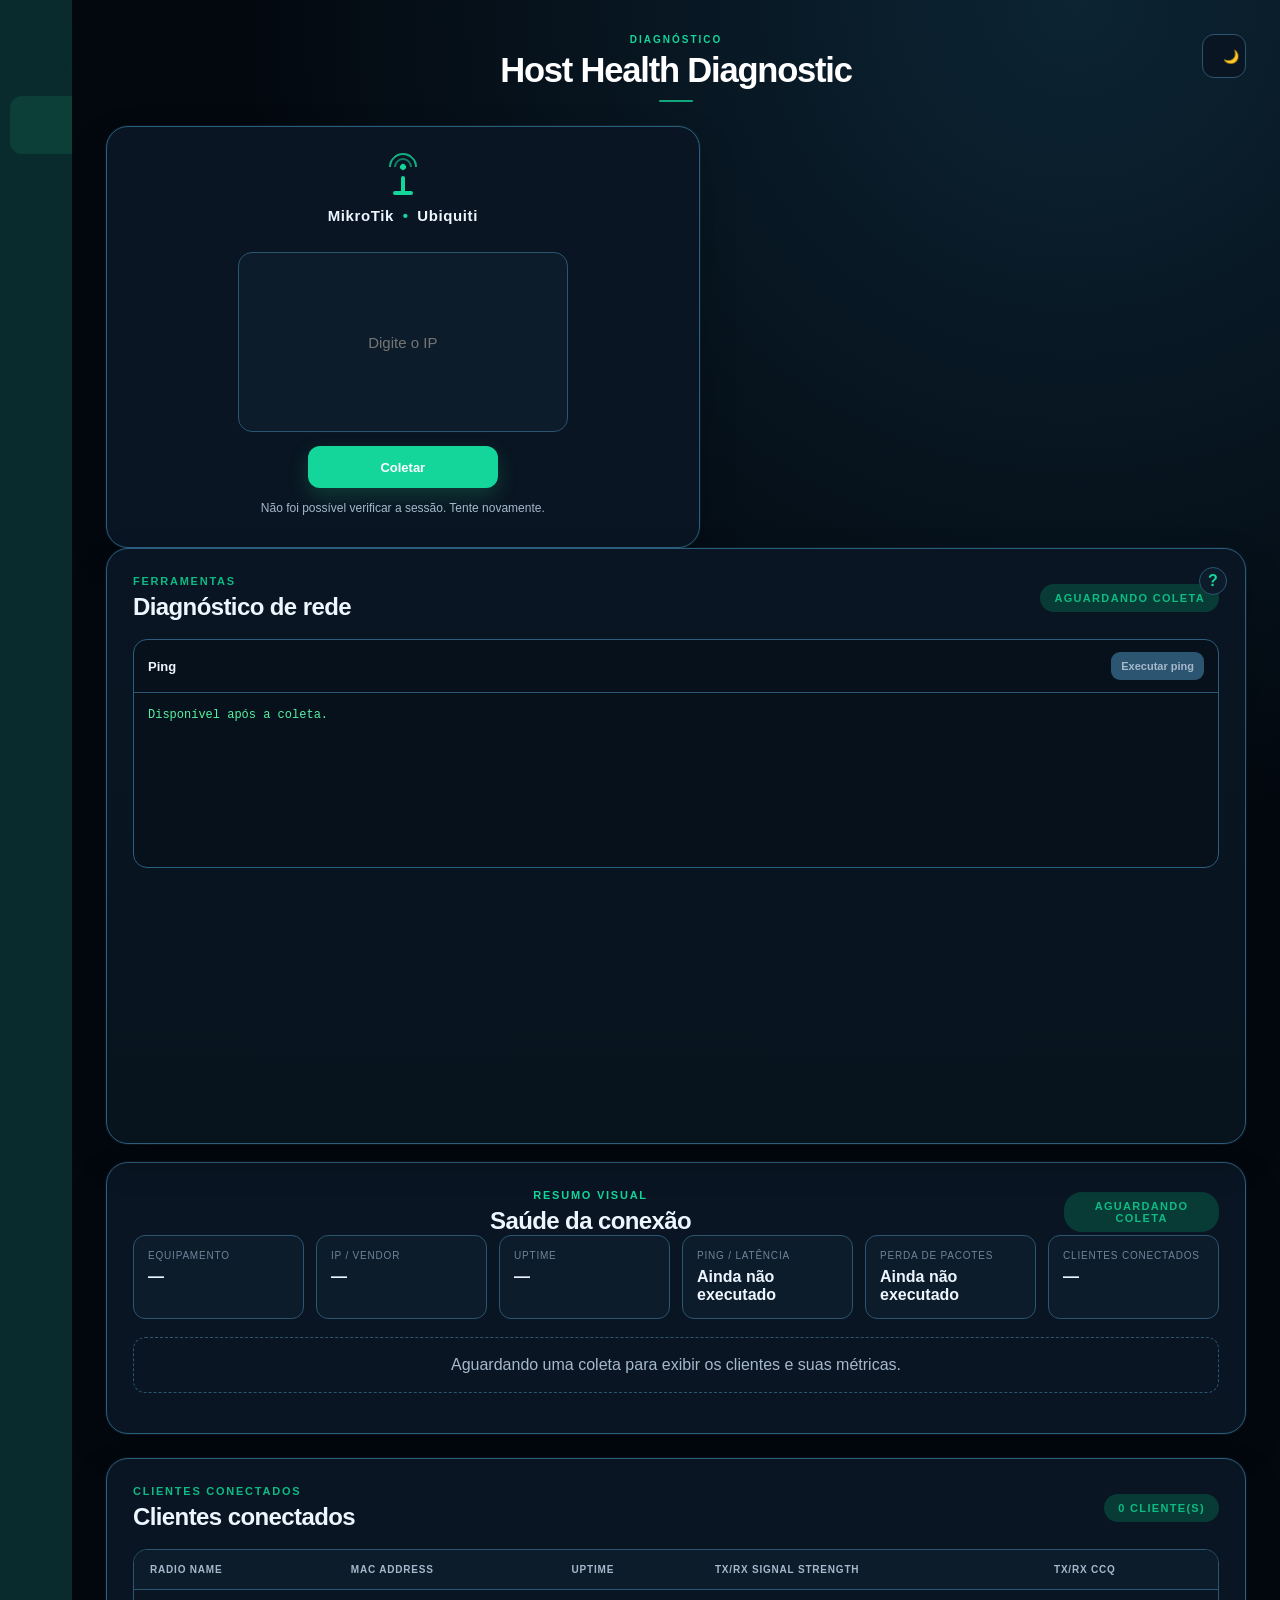
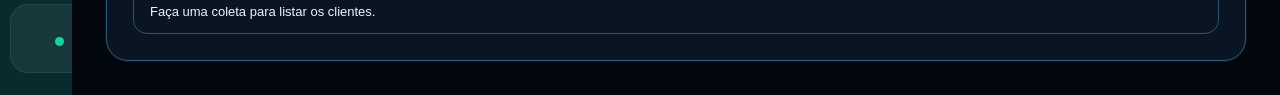
==== commit f28a7d1f: "Redesign dashboard navigation and collection flow" ====
--- a/index.html
+++ b/index.html
@@ -12,7 +12,7 @@
     <aside class="sidebar" aria-label="Navegação principal">
       <div class="brand">
         <img class="brand__icon" src="assets/health-details-logo.png" alt="Health Details" />
-        <span class="brand__text">Health Details</span>
+        <span class="brand__text">Host Details</span>
       </div>
       <nav class="navigation">
         <div class="nav-label">Menu</div>
@@ -21,18 +21,19 @@
         <button class="nav-link" id="collectionLogNav" type="button"><span class="nav-link__icon">≡</span>Log Coletas</button>
         <button class="nav-link" id="logoutButton" type="button" hidden><span class="nav-link__icon">↪</span>Sair</button>
       </nav>
+      <div class="sidebar-card">
+        <div class="sidebar-card__label">Agente</div>
+        <div class="sidebar-card__status" id="agentStatus" data-state="checking"><span class="pulse-dot"></span><span class="sidebar-card__text" id="agentStatusText">Verificando…</span></div>
+        <div class="sidebar-card__message" id="agentStatusMessage" role="status"></div>
+      </div>
     </aside>
     <main class="main">
       <section class="topbar">
         <div class="topbar__left">
-          <h1>Host Health Diagnostic</h1>
+          <span class="topbar__kicker" id="sectionKicker">Diagnóstico</span>
+          <h1 id="sectionTitle">Host Health Diagnostic</h1>
         </div>
         <div class="topbar__right">
-          <div class="agent-status-card" aria-live="polite">
-            <div class="agent-status-card__label">Agente</div>
-            <div class="sidebar-card__status" id="agentStatus" data-state="checking"><span class="pulse-dot"></span><span class="sidebar-card__text" id="agentStatusText">Verificando…</span></div>
-            <div class="sidebar-card__message" id="agentStatusMessage" role="status"></div>
-          </div>
           <button class="icon-button theme-button" id="themeToggle" aria-label="Alternar tema" aria-pressed="false">
             <span class="theme-icon" id="themeIcon">🌙</span>
           </button>
@@ -42,49 +43,17 @@
       <section class="app-view" id="dashboardView">
       <section class="content-grid">
         <section class="panel panel-form">
-          <div class="verification">
-            <div class="control-label">IP do dispositivo</div>
+          <div class="verification consultation-card">
+            <div class="radio-antenna" aria-hidden="true"><span></span><span></span><span></span></div>
+            <div class="consultation-label">MikroTik <span>•</span> Ubiquiti</div>
             <div class="input-row">
-              <input type="text" id="ipInput" value="192.168.10.24" autocomplete="off" />
-              <select id="vendorInput" aria-label="Tipo do dispositivo">
-                <option value="auto">Detectar automaticamente</option>
-                <option value="mikrotik">MikroTik</option>
-                <option value="ubiquiti-ac">Ubiquiti AC</option>
-                <option value="ubiquiti-m5">Ubiquiti M5</option>
-              </select>
+              <input type="text" id="ipInput" placeholder="Digite o IP" autocomplete="off" aria-label="IP do dispositivo" />
+              <input type="hidden" id="vendorInput" value="auto" />
               <button class="primary-button" id="scanButton">
                 <span>Coletar</span>
               </button>
             </div>
-            <div class="status-text" id="scanStatus">Pronto para consultar</div>
-          </div>
-
-          <section class="device-profile">
-            <div class="device-profile__header">
-              <div>
-                <span class="panel__kicker">Informações do host <span id="detectedDevice">— aguardando detecção</span></span>
-              </div>
-              <span class="device-icon">
-                <svg viewBox="0 0 24 24">
-                  <path d="M4 7h16v10H4z" fill="none" stroke="currentColor" stroke-width="2" />
-                  <path d="M8 18h8" fill="none" stroke="currentColor" stroke-width="2" />
-                </svg>
-              </span>
-            </div>
-            <div class="device-grid">
-              <div class="device-detail">
-                <span class="device-detail__label">Nome do dispositivo</span>
-                <span class="device-detail__value" id="deviceSignalTx">n/a</span>
-              </div>
-              <div class="device-detail">
-                <span class="device-detail__label">Uptime do dispositivo</span>
-                <span class="device-detail__value" id="deviceSignalRx">n/a</span>
-              </div>
-              <div class="device-detail">
-                <span class="device-detail__label">Clientes conectados</span>
-                <span class="device-detail__value" id="deviceCcq">n/a</span>
-              </div>
-            </div>
+            <div class="status-text" id="scanStatus" aria-live="polite"></div>
           </section>
         </section>
 
@@ -104,29 +73,19 @@
                 <button class="monitor-action" id="pingButton" disabled>Executar ping</button>
               </div>
               <div class="monitor-window__body">
-                <div class="monitor-window__text" id="pingValue">Disponível após a coleta de clientes.</div>
+                <div class="monitor-window__text ping-terminal" id="pingValue">Disponível após a coleta.</div>
               </div>
             </section>
-
-            <section class="monitor-window usage-window" aria-labelledby="usageTitle">
-              <div class="monitor-window__header">
-                <span class="monitor-window__title" id="usageTitle">Como usar</span>
-              </div>
-              <div class="monitor-window__body">
-                <ol class="usage-steps">
-                  <li>Informe o IP privado do equipamento.</li>
-                  <li>Deixe em “Detectar automaticamente” ou escolha o modelo.</li>
-                  <li>Clique em “Coletar” e aguarde a conclusão.</li>
-                  <li>Use o ping e consulte as coletas anteriores em Histórico.</li>
-                </ol>
-              </div>
-            </section>
+            <div class="help-tchum" tabindex="0" aria-label="Como usar">
+              <span class="help-tchum__trigger">?</span>
+              <div class="help-tchum__card"><strong>Como usar</strong><span>Digite um IP privado e clique em Coletar. Depois consulte o ping e o resumo da conexão.</span></div>
+            </div>
           </section>
         </section>
 
       </section>
 
-      <section class="panel health-summary-panel" id="healthSummary" hidden>
+      <section class="panel health-summary-panel" id="healthSummary">
         <section class="panel__header">
           <div>
             <span class="panel__kicker">Resumo visual</span>
@@ -142,7 +101,7 @@
           <div class="health-summary-item"><span>Perda de pacotes</span><strong id="healthSummaryLoss">Ainda não executado</strong></div>
           <div class="health-summary-item"><span>Clientes conectados</span><strong id="healthSummaryClients">—</strong></div>
         </div>
-        <div class="health-summary-clients" id="healthSummaryClientMetrics"></div>
+        <div class="health-summary-clients" id="healthSummaryClientMetrics"><p class="health-summary-empty">Aguardando uma coleta para exibir os clientes e suas métricas.</p></div>
         <div class="health-summary-time" id="healthSummaryTime"></div>
       </section>
 
@@ -168,7 +127,6 @@
           <div>
             <span class="panel__kicker">Coletas salvas</span>
             <h2>Histórico</h2>
-            <p>Abra uma coleta para consultar o resumo do host e os clientes encontrados.</p>
           </div>
           <span class="panel__badge" id="historyBadge">Carregando</span>
         </section>
@@ -194,7 +152,6 @@
           <div>
             <span class="panel__kicker">Atividade da coleta</span>
             <h2>Log de coletas</h2>
-            <p>Acompanhe as etapas executadas na última consulta.</p>
           </div>
         </section>
         <section class="panel collection-log-panel">
@@ -206,7 +163,7 @@
       <div class="collection-modal__card">
         <span class="collection-spinner" aria-hidden="true"></span>
         <h2 id="collectionModalTitle">Consultando dispositivo</h2>
-        <p id="collectionModalStatus">Preparando a coleta…</p>
+        <p id="collectionModalStatus">Aguarde…</p>
       </div>
     </div>
   </div>
--- a/styles.css
+++ b/styles.css
@@ -877,6 +877,111 @@
   .panel__badge { font-size: 9px; padding: 7px 9px; }
   .monitor-window__header { align-items: flex-start; flex-direction: column; }
   .monitor-action { width: 100%; }
+}
+
+/* Pacote visual cumulativo: navegação recolhida, consulta compacta e resumo estável. */
+.sidebar {
+  width: 72px;
+  flex: 0 0 72px;
+  padding: 22px 10px;
+  gap: 24px;
+  overflow: hidden;
+  transition: width .24s ease, flex-basis .24s ease, padding .24s ease;
+  position: relative;
+  z-index: 10;
+}
+.sidebar:hover, .sidebar:focus-within { width: 248px; flex-basis: 248px; padding: 26px 18px; }
+.brand { justify-content: center; min-width: 212px; }
+.brand__icon { width: 42px; height: 42px; flex: 0 0 42px; }
+.brand__text { opacity: 0; width: 0; overflow: hidden; white-space: nowrap; transition: opacity .18s ease, width .24s ease; }
+.sidebar:hover .brand, .sidebar:focus-within .brand { justify-content: flex-start; }
+.sidebar:hover .brand__text, .sidebar:focus-within .brand__text { opacity: 1; width: auto; }
+.navigation { min-width: 212px; }
+.nav-label { opacity: 0; height: 0; margin: 0; overflow: hidden; transition: opacity .18s ease; }
+.sidebar:hover .nav-label, .sidebar:focus-within .nav-label { opacity: 1; height: auto; margin-bottom: 12px; }
+.nav-link { font-size: 0; justify-content: center; min-height: 48px; margin-bottom: 6px; transition: background .2s ease, color .2s ease, font-size .18s ease; }
+.nav-link__icon { flex: 0 0 32px; }
+.sidebar:hover .nav-link, .sidebar:focus-within .nav-link { justify-content: flex-start; font-size: 13px; }
+.sidebar-card { min-width: 212px; margin-top: auto; padding: 15px 12px; }
+.sidebar-card__label, .sidebar-card__text, .sidebar-card__message { opacity: 0; transition: opacity .18s ease; }
+.sidebar:hover .sidebar-card__label, .sidebar:hover .sidebar-card__text, .sidebar:hover .sidebar-card__message,
+.sidebar:focus-within .sidebar-card__label, .sidebar:focus-within .sidebar-card__text, .sidebar:focus-within .sidebar-card__message { opacity: 1; }
+.sidebar-card__status { justify-content: center; margin-top: 0; }
+.sidebar:hover .sidebar-card__status, .sidebar:focus-within .sidebar-card__status { justify-content: flex-start; margin-top: 8px; }
+.main { transition: padding .24s ease; }
+.topbar { position: relative; min-height: 66px; }
+.topbar__left { flex: 1; text-align: center; }
+.topbar__kicker { display: block; color: var(--green); font-size: 10px; font-weight: 800; letter-spacing: .2em; text-transform: uppercase; }
+.topbar h1 { margin: 6px 0 0; color: #fff; font-size: clamp(25px, 2.7vw, 36px); font-weight: 800; }
+.topbar h1::after { content: ''; display: block; width: 34px; height: 2px; margin: 10px auto 0; border-radius: 2px; background: var(--green); opacity: .75; }
+.topbar h1.tchum-title { animation: title-tchum .28s ease both; }
+@keyframes title-tchum { from { opacity: .2; transform: translateY(5px) scale(.985); } to { opacity: 1; transform: translateY(0) scale(1); } }
+.topbar__right { position: absolute; top: 0; right: 0; }
+.panel-form { min-height: 316px; display: flex; align-items: center; justify-content: center; }
+.consultation-card { width: min(360px, 100%); margin: auto; display: flex; flex-direction: column; align-items: center; gap: 0; text-align: center; }
+.radio-antenna { position: relative; width: 48px; height: 42px; margin-bottom: 12px; color: var(--green); }
+.radio-antenna::before { content: ''; position: absolute; left: 22px; bottom: 1px; width: 4px; height: 18px; border-radius: 3px; background: currentColor; }
+.radio-antenna::after { content: ''; position: absolute; left: 14px; bottom: 0; width: 20px; height: 4px; border-radius: 4px; background: currentColor; }
+.radio-antenna span { position: absolute; left: 10px; top: 0; width: 28px; height: 28px; border: 2px solid currentColor; border-left-color: transparent; border-bottom-color: transparent; border-radius: 50%; transform: rotate(-45deg); opacity: .8; }
+.radio-antenna span:nth-child(2) { left: 15px; top: 5px; width: 18px; height: 18px; opacity: .55; }
+.radio-antenna span:nth-child(3) { left: 21px; top: 11px; width: 6px; height: 6px; border: 0; border-radius: 50%; background: currentColor; opacity: 1; }
+.consultation-label { color: var(--text); font-size: 15px; font-weight: 700; letter-spacing: .04em; }
+.consultation-label span { color: var(--green); padding: 0 4px; }
+.consultation-card .input-row { width: 100%; max-width: 330px; margin-top: 28px; flex-direction: column; gap: 14px; }
+.consultation-card .input-row input[type="text"] { width: 100%; min-height: 44px; text-align: center; }
+.consultation-card .primary-button { width: min(190px, 100%); min-height: 42px; }
+.consultation-card .status-text { min-height: 20px; margin-top: 13px; }
+.panel-health { position: relative; min-height: 316px; }
+.monitor-stack { height: calc(100% - 72px); }
+.monitor-window__body { min-height: 0; }
+.ping-terminal { height: 150px; overflow-y: auto; color: #55f2a1; font: 12px/1.75 ui-monospace, SFMono-Regular, Menlo, Consolas, monospace; white-space: pre-wrap; }
+.ping-terminal .ping-line { display: block; }
+.ping-terminal .ping-summary-line { display: block; margin-top: 7px; color: #b3ffd2; }
+.health-summary-panel { margin-top: 24px; }
+.health-summary-panel .panel__header, .history-heading { text-align: center; justify-content: center; }
+.health-summary-panel .panel__header > div, .history-heading > div { width: 100%; }
+.health-summary-panel .panel__kicker, .history-heading .panel__kicker { color: var(--green); }
+.health-summary-grid { grid-template-columns: repeat(6, minmax(0, 1fr)); }
+.health-summary-clients { margin-top: 18px; }
+.health-summary-clients h3 { text-align: left; color: var(--text); }
+.health-summary-empty { margin: 0; padding: 18px; border: 1px dashed var(--line); border-radius: 12px; color: var(--text-soft); text-align: center; }
+.health-summary-client-table { width: 100%; border-collapse: collapse; font-size: 12px; }
+.health-summary-client-table th, .health-summary-client-table td { padding: 9px 10px; border-bottom: 1px solid rgba(43, 85, 112, .6); text-align: left; }
+.health-summary-client-table th { color: var(--text-light); font-size: 10px; letter-spacing: .08em; text-transform: uppercase; }
+.health-summary-client-table td { color: var(--text-soft); }
+.help-tchum { position: absolute; top: 18px; right: 18px; z-index: 4; }
+.help-tchum__trigger { display: grid; width: 28px; height: 28px; place-items: center; border: 1px solid var(--line); border-radius: 50%; color: var(--green); background: var(--panel-soft); font-weight: 800; cursor: help; }
+.help-tchum__card { position: absolute; top: 36px; right: 0; width: 220px; padding: 14px; border: 1px solid var(--line); border-radius: 12px; background: #0b1c2b; box-shadow: 0 18px 40px rgba(0,0,0,.38); opacity: 0; pointer-events: none; transform: translateY(-6px) scale(.96); transform-origin: top right; transition: opacity .18s ease, transform .18s ease; }
+.help-tchum:hover .help-tchum__card, .help-tchum:focus-within .help-tchum__card { opacity: 1; pointer-events: auto; transform: translateY(0) scale(1); }
+.help-tchum__card strong, .help-tchum__card span { display: block; }
+.help-tchum__card strong { margin-bottom: 6px; color: #fff; }
+.help-tchum__card span { color: var(--text-soft); font-size: 12px; line-height: 1.5; }
+.collection-log-panel { margin-top: 18px; }
+.collection-log { min-height: 100px; max-height: 160px; }
+.history-heading { margin: 14px 0 24px; }
+.history-heading h2 { color: #fff; }
+
+@media (max-width: 960px) {
+  .health-summary-grid { grid-template-columns: repeat(3, minmax(0, 1fr)); }
+}
+@media (max-width: 720px) {
+  .sidebar { width: 60px; flex-basis: 60px; padding: 18px 7px; }
+  .sidebar:hover, .sidebar:focus-within { width: 218px; flex-basis: 218px; padding: 20px 14px; }
+  .main { padding: 22px 16px; }
+  .topbar__right { position: static; }
+  .topbar { flex-direction: column; align-items: stretch; }
+  .topbar__left { order: 1; }
+  .topbar__right { order: 2; justify-content: flex-end; }
+  .content-grid { grid-template-columns: 1fr; }
+  .panel-form, .panel-health { min-height: 0; }
+  .monitor-stack { height: auto; }
+  .health-summary-grid { grid-template-columns: repeat(2, minmax(0, 1fr)); }
+}
+@media (max-width: 480px) {
+  .health-summary-grid { grid-template-columns: 1fr; }
+  .health-summary-client-table { min-width: 520px; }
+  .clients-table-wrap { overflow-x: auto; }
+  .consultation-card .input-row { max-width: 280px; }
 }
 
 @keyframes pulse {
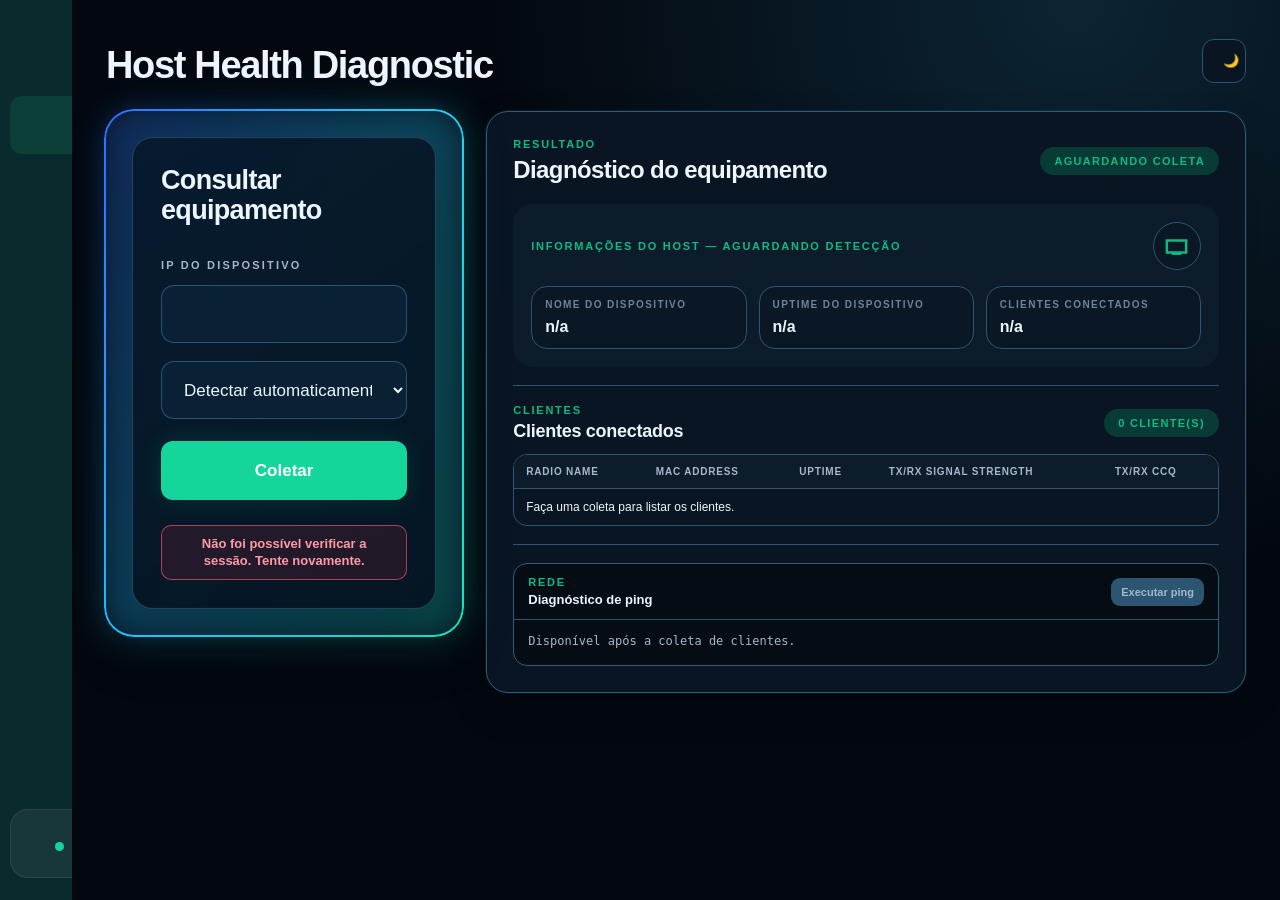
==== commit 1333157c: "Atualiza layout final do appp" ====
--- a/index.html
+++ b/index.html
@@ -12,7 +12,7 @@
     <aside class="sidebar" aria-label="Navegação principal">
       <div class="brand">
         <img class="brand__icon" src="assets/health-details-logo.png" alt="Health Details" />
-        <span class="brand__text">Host Details</span>
+        <span class="brand__text">Health Details</span>
       </div>
       <nav class="navigation">
         <div class="nav-label">Menu</div>
@@ -21,7 +21,7 @@
         <button class="nav-link" id="collectionLogNav" type="button"><span class="nav-link__icon">≡</span>Log Coletas</button>
         <button class="nav-link" id="logoutButton" type="button" hidden><span class="nav-link__icon">↪</span>Sair</button>
       </nav>
-      <div class="sidebar-card">
+      <div class="sidebar-card" aria-live="polite">
         <div class="sidebar-card__label">Agente</div>
         <div class="sidebar-card__status" id="agentStatus" data-state="checking"><span class="pulse-dot"></span><span class="sidebar-card__text" id="agentStatusText">Verificando…</span></div>
         <div class="sidebar-card__message" id="agentStatusMessage" role="status"></div>
@@ -30,8 +30,7 @@
     <main class="main">
       <section class="topbar">
         <div class="topbar__left">
-          <span class="topbar__kicker" id="sectionKicker">Diagnóstico</span>
-          <h1 id="sectionTitle">Host Health Diagnostic</h1>
+          <h1>Host Health Diagnostic</h1>
         </div>
         <div class="topbar__right">
           <button class="icon-button theme-button" id="themeToggle" aria-label="Alternar tema" aria-pressed="false">
@@ -41,85 +40,99 @@
       </section>
 
       <section class="app-view" id="dashboardView">
-      <section class="content-grid">
-        <section class="panel panel-form">
-          <div class="verification consultation-card">
-            <div class="radio-antenna" aria-hidden="true"><span></span><span></span><span></span></div>
-            <div class="consultation-label">MikroTik <span>•</span> Ubiquiti</div>
-            <div class="input-row">
-              <input type="text" id="ipInput" placeholder="Digite o IP" autocomplete="off" aria-label="IP do dispositivo" />
-              <input type="hidden" id="vendorInput" value="auto" />
-              <button class="primary-button" id="scanButton">
-                <span>Coletar</span>
-              </button>
+        <section class="dashboard-grid">
+          <section class="panel collection-panel">
+            <div class="verification">
+              <span class="panel__kicker">Coleta</span>
+              <h2>Consultar equipamento</h2>
+              <p class="collection-panel__hint collection-panel__hint--ghost" aria-hidden="true">Informe o IP e inicie a coleta. Os resultados ficam concentrados no painel ao lado.</p>
+
+              <div class="control-label">IP do dispositivo</div>
+              <div class="input-row collection-input-row">
+                <input type="text" id="ipInput" autocomplete="off" />
+                <select id="vendorInput" aria-label="Tipo do dispositivo">
+                  <option value="auto">Detectar automaticamente</option>
+                  <option value="mikrotik">MikroTik</option>
+                  <option value="ubiquiti-ac">Ubiquiti AC</option>
+                  <option value="ubiquiti-m5">Ubiquiti M5</option>
+                </select>
+                <button class="primary-button" id="scanButton">
+                  <span>Coletar</span>
+                </button>
+              </div>
+              <div class="status-text status-text--dock is-info" id="scanStatus" role="status" aria-live="polite">Pronto para consultar</div>
             </div>
-            <div class="status-text" id="scanStatus" aria-live="polite"></div>
+          </section>
+
+          <section class="panel results-panel">
+            <section class="panel__header results-panel__header">
+              <div>
+                <span class="panel__kicker">Resultado</span>
+                <h2>Diagnóstico do equipamento</h2>
+              </div>
+              <span class="panel__badge" id="healthBadge">Aguardando coleta</span>
+            </section>
+
+            <section class="device-profile results-device-profile">
+              <div class="device-profile__header">
+                <div>
+                  <span class="panel__kicker">Informações do host <span id="detectedDevice">— aguardando detecção</span></span>
+                </div>
+                <span class="device-icon" aria-hidden="true">
+                  <svg viewBox="0 0 24 24">
+                    <path d="M4 7h16v10H4z" fill="none" stroke="currentColor" stroke-width="2" />
+                    <path d="M8 18h8" fill="none" stroke="currentColor" stroke-width="2" />
+                  </svg>
+                </span>
+              </div>
+              <div class="device-grid">
+                <div class="device-detail">
+                  <span class="device-detail__label">Nome do dispositivo</span>
+                  <span class="device-detail__value" id="deviceSignalTx">n/a</span>
+                </div>
+                <div class="device-detail">
+                  <span class="device-detail__label">Uptime do dispositivo</span>
+                  <span class="device-detail__value" id="deviceSignalRx">n/a</span>
+                </div>
+                <div class="device-detail">
+                  <span class="device-detail__label">Clientes conectados</span>
+                  <span class="device-detail__value" id="deviceCcq">n/a</span>
+                </div>
+              </div>
+            </section>
+
+            <section class="results-section results-clients">
+              <div class="results-section__header">
+                <div>
+                  <span class="panel__kicker">Clientes</span>
+                  <h3>Clientes conectados</h3>
+                </div>
+                <span class="panel__badge results-section__badge" id="clientsBadge">0 cliente(s)</span>
+              </div>
+              <div class="clients-table-wrap">
+                <table class="clients-table">
+                  <thead><tr><th>Radio Name</th><th>MAC Address</th><th>Uptime</th><th>Tx/Rx Signal Strength</th><th>Tx/Rx CCQ</th></tr></thead>
+                  <tbody id="clientsTableBody"><tr><td colspan="5">Faça uma coleta para listar os clientes.</td></tr></tbody>
+                </table>
+              </div>
+            </section>
+
+            <section class="results-section results-ping">
+              <div class="monitor-window compact-ping-window">
+                <div class="monitor-window__header">
+                  <div>
+                    <span class="panel__kicker">Rede</span>
+                    <span class="monitor-window__title">Diagnóstico de ping</span>
+                  </div>
+                  <button class="monitor-action" id="pingButton" disabled>Executar ping</button>
+                </div>
+                <div class="monitor-window__body">
+                  <div class="monitor-window__text ping-terminal" id="pingValue">Disponível após a coleta de clientes.</div>
+                </div>
+              </div>
+            </section>
           </section>
         </section>
-
-        <section class="panel panel-health">
-          <section class="panel__header">
-            <div>
-              <span class="panel__kicker">Ferramentas</span>
-              <h2>Diagnóstico de rede</h2>
-            </div>
-            <span class="panel__badge" id="healthBadge">Aguardando coleta</span>
-          </section>
-
-          <section class="monitor-stack">
-            <section class="monitor-window">
-              <div class="monitor-window__header">
-                <span class="monitor-window__title">Ping</span>
-                <button class="monitor-action" id="pingButton" disabled>Executar ping</button>
-              </div>
-              <div class="monitor-window__body">
-                <div class="monitor-window__text ping-terminal" id="pingValue">Disponível após a coleta.</div>
-              </div>
-            </section>
-            <div class="help-tchum" tabindex="0" aria-label="Como usar">
-              <span class="help-tchum__trigger">?</span>
-              <div class="help-tchum__card"><strong>Como usar</strong><span>Digite um IP privado e clique em Coletar. Depois consulte o ping e o resumo da conexão.</span></div>
-            </div>
-          </section>
-        </section>
-
-      </section>
-
-      <section class="panel health-summary-panel" id="healthSummary">
-        <section class="panel__header">
-          <div>
-            <span class="panel__kicker">Resumo visual</span>
-            <h2>Saúde da conexão</h2>
-          </div>
-          <span class="panel__badge" id="healthSummaryStatus">Aguardando coleta</span>
-        </section>
-        <div class="health-summary-grid">
-          <div class="health-summary-item"><span>Equipamento</span><strong id="healthSummaryDevice">—</strong></div>
-          <div class="health-summary-item"><span>IP / Vendor</span><strong id="healthSummaryHost">—</strong></div>
-          <div class="health-summary-item"><span>Uptime</span><strong id="healthSummaryUptime">—</strong></div>
-          <div class="health-summary-item"><span>Ping / latência</span><strong id="healthSummaryPing">Ainda não executado</strong></div>
-          <div class="health-summary-item"><span>Perda de pacotes</span><strong id="healthSummaryLoss">Ainda não executado</strong></div>
-          <div class="health-summary-item"><span>Clientes conectados</span><strong id="healthSummaryClients">—</strong></div>
-        </div>
-        <div class="health-summary-clients" id="healthSummaryClientMetrics"><p class="health-summary-empty">Aguardando uma coleta para exibir os clientes e suas métricas.</p></div>
-        <div class="health-summary-time" id="healthSummaryTime"></div>
-      </section>
-
-      <section class="panel clients-panel">
-        <section class="panel__header">
-          <div>
-            <span class="panel__kicker">Clientes conectados</span>
-            <h2>Clientes conectados</h2>
-          </div>
-          <span class="panel__badge" id="clientsBadge">0 cliente(s)</span>
-        </section>
-        <div class="clients-table-wrap">
-          <table class="clients-table">
-            <thead><tr><th>Radio Name</th><th>MAC Address</th><th>Uptime</th><th>Tx/Rx Signal Strength</th><th>Tx/Rx CCQ</th></tr></thead>
-            <tbody id="clientsTableBody"><tr><td colspan="5">Faça uma coleta para listar os clientes.</td></tr></tbody>
-          </table>
-        </div>
-      </section>
       </section>
 
       <section class="app-view" id="historyView" hidden>
@@ -127,6 +140,7 @@
           <div>
             <span class="panel__kicker">Coletas salvas</span>
             <h2>Histórico</h2>
+            <p>Abra uma coleta para consultar o resumo do host e os clientes encontrados.</p>
           </div>
           <span class="panel__badge" id="historyBadge">Carregando</span>
         </section>
@@ -152,6 +166,7 @@
           <div>
             <span class="panel__kicker">Atividade da coleta</span>
             <h2>Log de coletas</h2>
+            <p>Acompanhe as etapas executadas na última consulta.</p>
           </div>
         </section>
         <section class="panel collection-log-panel">
@@ -163,7 +178,7 @@
       <div class="collection-modal__card">
         <span class="collection-spinner" aria-hidden="true"></span>
         <h2 id="collectionModalTitle">Consultando dispositivo</h2>
-        <p id="collectionModalStatus">Aguarde…</p>
+        <p id="collectionModalStatus">Preparando a coleta…</p>
       </div>
     </div>
   </div>
--- a/styles.css
+++ b/styles.css
@@ -877,111 +877,6 @@
   .panel__badge { font-size: 9px; padding: 7px 9px; }
   .monitor-window__header { align-items: flex-start; flex-direction: column; }
   .monitor-action { width: 100%; }
-}
-
-/* Pacote visual cumulativo: navegação recolhida, consulta compacta e resumo estável. */
-.sidebar {
-  width: 72px;
-  flex: 0 0 72px;
-  padding: 22px 10px;
-  gap: 24px;
-  overflow: hidden;
-  transition: width .24s ease, flex-basis .24s ease, padding .24s ease;
-  position: relative;
-  z-index: 10;
-}
-.sidebar:hover, .sidebar:focus-within { width: 248px; flex-basis: 248px; padding: 26px 18px; }
-.brand { justify-content: center; min-width: 212px; }
-.brand__icon { width: 42px; height: 42px; flex: 0 0 42px; }
-.brand__text { opacity: 0; width: 0; overflow: hidden; white-space: nowrap; transition: opacity .18s ease, width .24s ease; }
-.sidebar:hover .brand, .sidebar:focus-within .brand { justify-content: flex-start; }
-.sidebar:hover .brand__text, .sidebar:focus-within .brand__text { opacity: 1; width: auto; }
-.navigation { min-width: 212px; }
-.nav-label { opacity: 0; height: 0; margin: 0; overflow: hidden; transition: opacity .18s ease; }
-.sidebar:hover .nav-label, .sidebar:focus-within .nav-label { opacity: 1; height: auto; margin-bottom: 12px; }
-.nav-link { font-size: 0; justify-content: center; min-height: 48px; margin-bottom: 6px; transition: background .2s ease, color .2s ease, font-size .18s ease; }
-.nav-link__icon { flex: 0 0 32px; }
-.sidebar:hover .nav-link, .sidebar:focus-within .nav-link { justify-content: flex-start; font-size: 13px; }
-.sidebar-card { min-width: 212px; margin-top: auto; padding: 15px 12px; }
-.sidebar-card__label, .sidebar-card__text, .sidebar-card__message { opacity: 0; transition: opacity .18s ease; }
-.sidebar:hover .sidebar-card__label, .sidebar:hover .sidebar-card__text, .sidebar:hover .sidebar-card__message,
-.sidebar:focus-within .sidebar-card__label, .sidebar:focus-within .sidebar-card__text, .sidebar:focus-within .sidebar-card__message { opacity: 1; }
-.sidebar-card__status { justify-content: center; margin-top: 0; }
-.sidebar:hover .sidebar-card__status, .sidebar:focus-within .sidebar-card__status { justify-content: flex-start; margin-top: 8px; }
-.main { transition: padding .24s ease; }
-.topbar { position: relative; min-height: 66px; }
-.topbar__left { flex: 1; text-align: center; }
-.topbar__kicker { display: block; color: var(--green); font-size: 10px; font-weight: 800; letter-spacing: .2em; text-transform: uppercase; }
-.topbar h1 { margin: 6px 0 0; color: #fff; font-size: clamp(25px, 2.7vw, 36px); font-weight: 800; }
-.topbar h1::after { content: ''; display: block; width: 34px; height: 2px; margin: 10px auto 0; border-radius: 2px; background: var(--green); opacity: .75; }
-.topbar h1.tchum-title { animation: title-tchum .28s ease both; }
-@keyframes title-tchum { from { opacity: .2; transform: translateY(5px) scale(.985); } to { opacity: 1; transform: translateY(0) scale(1); } }
-.topbar__right { position: absolute; top: 0; right: 0; }
-.panel-form { min-height: 316px; display: flex; align-items: center; justify-content: center; }
-.consultation-card { width: min(360px, 100%); margin: auto; display: flex; flex-direction: column; align-items: center; gap: 0; text-align: center; }
-.radio-antenna { position: relative; width: 48px; height: 42px; margin-bottom: 12px; color: var(--green); }
-.radio-antenna::before { content: ''; position: absolute; left: 22px; bottom: 1px; width: 4px; height: 18px; border-radius: 3px; background: currentColor; }
-.radio-antenna::after { content: ''; position: absolute; left: 14px; bottom: 0; width: 20px; height: 4px; border-radius: 4px; background: currentColor; }
-.radio-antenna span { position: absolute; left: 10px; top: 0; width: 28px; height: 28px; border: 2px solid currentColor; border-left-color: transparent; border-bottom-color: transparent; border-radius: 50%; transform: rotate(-45deg); opacity: .8; }
-.radio-antenna span:nth-child(2) { left: 15px; top: 5px; width: 18px; height: 18px; opacity: .55; }
-.radio-antenna span:nth-child(3) { left: 21px; top: 11px; width: 6px; height: 6px; border: 0; border-radius: 50%; background: currentColor; opacity: 1; }
-.consultation-label { color: var(--text); font-size: 15px; font-weight: 700; letter-spacing: .04em; }
-.consultation-label span { color: var(--green); padding: 0 4px; }
-.consultation-card .input-row { width: 100%; max-width: 330px; margin-top: 28px; flex-direction: column; gap: 14px; }
-.consultation-card .input-row input[type="text"] { width: 100%; min-height: 44px; text-align: center; }
-.consultation-card .primary-button { width: min(190px, 100%); min-height: 42px; }
-.consultation-card .status-text { min-height: 20px; margin-top: 13px; }
-.panel-health { position: relative; min-height: 316px; }
-.monitor-stack { height: calc(100% - 72px); }
-.monitor-window__body { min-height: 0; }
-.ping-terminal { height: 150px; overflow-y: auto; color: #55f2a1; font: 12px/1.75 ui-monospace, SFMono-Regular, Menlo, Consolas, monospace; white-space: pre-wrap; }
-.ping-terminal .ping-line { display: block; }
-.ping-terminal .ping-summary-line { display: block; margin-top: 7px; color: #b3ffd2; }
-.health-summary-panel { margin-top: 24px; }
-.health-summary-panel .panel__header, .history-heading { text-align: center; justify-content: center; }
-.health-summary-panel .panel__header > div, .history-heading > div { width: 100%; }
-.health-summary-panel .panel__kicker, .history-heading .panel__kicker { color: var(--green); }
-.health-summary-grid { grid-template-columns: repeat(6, minmax(0, 1fr)); }
-.health-summary-clients { margin-top: 18px; }
-.health-summary-clients h3 { text-align: left; color: var(--text); }
-.health-summary-empty { margin: 0; padding: 18px; border: 1px dashed var(--line); border-radius: 12px; color: var(--text-soft); text-align: center; }
-.health-summary-client-table { width: 100%; border-collapse: collapse; font-size: 12px; }
-.health-summary-client-table th, .health-summary-client-table td { padding: 9px 10px; border-bottom: 1px solid rgba(43, 85, 112, .6); text-align: left; }
-.health-summary-client-table th { color: var(--text-light); font-size: 10px; letter-spacing: .08em; text-transform: uppercase; }
-.health-summary-client-table td { color: var(--text-soft); }
-.help-tchum { position: absolute; top: 18px; right: 18px; z-index: 4; }
-.help-tchum__trigger { display: grid; width: 28px; height: 28px; place-items: center; border: 1px solid var(--line); border-radius: 50%; color: var(--green); background: var(--panel-soft); font-weight: 800; cursor: help; }
-.help-tchum__card { position: absolute; top: 36px; right: 0; width: 220px; padding: 14px; border: 1px solid var(--line); border-radius: 12px; background: #0b1c2b; box-shadow: 0 18px 40px rgba(0,0,0,.38); opacity: 0; pointer-events: none; transform: translateY(-6px) scale(.96); transform-origin: top right; transition: opacity .18s ease, transform .18s ease; }
-.help-tchum:hover .help-tchum__card, .help-tchum:focus-within .help-tchum__card { opacity: 1; pointer-events: auto; transform: translateY(0) scale(1); }
-.help-tchum__card strong, .help-tchum__card span { display: block; }
-.help-tchum__card strong { margin-bottom: 6px; color: #fff; }
-.help-tchum__card span { color: var(--text-soft); font-size: 12px; line-height: 1.5; }
-.collection-log-panel { margin-top: 18px; }
-.collection-log { min-height: 100px; max-height: 160px; }
-.history-heading { margin: 14px 0 24px; }
-.history-heading h2 { color: #fff; }
-
-@media (max-width: 960px) {
-  .health-summary-grid { grid-template-columns: repeat(3, minmax(0, 1fr)); }
-}
-@media (max-width: 720px) {
-  .sidebar { width: 60px; flex-basis: 60px; padding: 18px 7px; }
-  .sidebar:hover, .sidebar:focus-within { width: 218px; flex-basis: 218px; padding: 20px 14px; }
-  .main { padding: 22px 16px; }
-  .topbar__right { position: static; }
-  .topbar { flex-direction: column; align-items: stretch; }
-  .topbar__left { order: 1; }
-  .topbar__right { order: 2; justify-content: flex-end; }
-  .content-grid { grid-template-columns: 1fr; }
-  .panel-form, .panel-health { min-height: 0; }
-  .monitor-stack { height: auto; }
-  .health-summary-grid { grid-template-columns: repeat(2, minmax(0, 1fr)); }
-}
-@media (max-width: 480px) {
-  .health-summary-grid { grid-template-columns: 1fr; }
-  .health-summary-client-table { min-width: 520px; }
-  .clients-table-wrap { overflow-x: auto; }
-  .consultation-card .input-row { max-width: 280px; }
 }
 
 @keyframes pulse {
@@ -1241,3 +1136,821 @@
   .topbar__right { width: 100%; justify-content: space-between; }
   .agent-status-card { flex: 1; min-width: 0; }
 }
+
+
+/* ========================================================================== */
+/* Dashboard consolidado: coleta à esquerda, resultados completos à direita.  */
+/* ========================================================================== */
+.dashboard-grid {
+  margin-top: 24px;
+  display: grid;
+  grid-template-columns: minmax(310px, 0.68fr) minmax(0, 1.45fr);
+  gap: 24px;
+  align-items: start;
+}
+
+.collection-panel {
+  min-width: 0;
+}
+
+.collection-panel .verification {
+  margin-top: 0;
+}
+
+.collection-panel h2 {
+  margin: 7px 0 0;
+  font-size: 25px;
+  letter-spacing: -0.025em;
+}
+
+.collection-panel__hint {
+  margin: 10px 0 24px;
+  color: var(--text-soft);
+  font-size: 13px;
+  line-height: 1.55;
+}
+
+.collection-input-row {
+  display: grid;
+  grid-template-columns: 1fr;
+  gap: 12px;
+}
+
+.collection-input-row input[type="text"],
+.collection-input-row select,
+.collection-input-row .primary-button {
+  width: 100%;
+  min-width: 0;
+}
+
+.collection-input-row .primary-button {
+  margin-top: 2px;
+}
+
+.collection-panel .status-text {
+  min-height: 18px;
+  margin-top: 12px;
+  line-height: 1.5;
+}
+
+.results-panel {
+  min-width: 0;
+  display: grid;
+  gap: 18px;
+}
+
+.results-panel__header {
+  margin-bottom: 2px;
+}
+
+.results-device-profile {
+  margin-top: 0;
+  padding: 18px;
+}
+
+.results-device-profile .device-grid {
+  margin-top: 16px;
+  gap: 12px;
+}
+
+.results-device-profile .device-detail {
+  padding: 12px 13px;
+}
+
+.results-device-profile .device-icon {
+  width: 48px;
+  height: 48px;
+}
+
+.results-device-profile .device-icon svg {
+  width: 29px;
+  height: 29px;
+}
+
+.results-section {
+  min-width: 0;
+  padding-top: 18px;
+  border-top: 1px solid var(--line);
+}
+
+.results-section__header {
+  display: flex;
+  align-items: center;
+  justify-content: space-between;
+  gap: 14px;
+}
+
+.results-section__header h3 {
+  margin: 5px 0 0;
+  font-size: 18px;
+  letter-spacing: -0.015em;
+}
+
+.results-section__badge {
+  flex: 0 0 auto;
+}
+
+.results-panel .clients-table-wrap {
+  max-height: 310px;
+  overflow: auto;
+  margin-top: 12px;
+}
+
+.results-panel .clients-table {
+  min-width: 620px;
+  font-size: 12px;
+}
+
+.results-panel .clients-table th,
+.results-panel .clients-table td {
+  padding: 11px 12px;
+}
+
+.compact-ping-window {
+  background: #050c14;
+}
+
+.compact-ping-window .monitor-window__header {
+  padding: 12px 14px;
+}
+
+.compact-ping-window .monitor-window__header > div {
+  display: grid;
+  gap: 4px;
+}
+
+.compact-ping-window .monitor-window__body {
+  padding: 13px 14px 15px;
+  min-height: 0;
+}
+
+.ping-terminal {
+  display: grid;
+  gap: 7px;
+  color: var(--text-soft);
+  font: 12px/1.45 ui-monospace, SFMono-Regular, Menlo, Consolas, monospace;
+}
+
+.ping-terminal__line {
+  display: grid;
+  grid-template-columns: minmax(110px, 0.7fr) minmax(0, 1.3fr);
+  gap: 12px;
+  align-items: baseline;
+}
+
+.ping-terminal__line span {
+  color: var(--text-light);
+}
+
+.ping-terminal__line strong {
+  color: var(--text);
+  font-weight: 800;
+  overflow-wrap: anywhere;
+}
+
+.ping-terminal__line.is-online strong {
+  color: var(--green);
+}
+
+.ping-terminal__line.is-offline strong {
+  color: var(--red);
+}
+
+@media (max-width: 1180px) {
+  .dashboard-grid {
+    grid-template-columns: 1fr;
+  }
+
+  .collection-input-row {
+    grid-template-columns: minmax(0, 1fr) minmax(190px, .8fr) auto;
+    align-items: center;
+  }
+
+  .collection-input-row .primary-button {
+    width: auto;
+    min-width: 120px;
+    margin-top: 0;
+  }
+}
+
+@media (max-width: 760px) {
+  .collection-input-row {
+    grid-template-columns: 1fr;
+  }
+
+  .collection-input-row .primary-button {
+    width: 100%;
+  }
+
+  .results-section__header,
+  .results-panel__header {
+    align-items: flex-start;
+    flex-direction: column;
+  }
+
+  .results-device-profile .device-grid {
+    grid-template-columns: 1fr;
+  }
+
+  .ping-terminal__line {
+    grid-template-columns: 1fr;
+    gap: 2px;
+  }
+}
+
+/* Menu lateral recolhível — versão integrada ao dashboard compacto. */
+.sidebar {
+  width: 72px;
+  flex: 0 0 72px;
+  padding: 22px 10px;
+  gap: 24px;
+  overflow: hidden;
+  position: relative;
+  z-index: 10;
+  transition: width .24s ease, flex-basis .24s ease, padding .24s ease;
+}
+
+.sidebar:hover,
+.sidebar:has(:focus-visible) {
+  width: 248px;
+  flex-basis: 248px;
+  padding: 26px 18px;
+}
+
+.brand {
+  justify-content: center;
+  min-width: 212px;
+}
+
+.brand__icon {
+  width: 42px;
+  height: 42px;
+  flex: 0 0 42px;
+}
+
+.brand__text {
+  width: 0;
+  opacity: 0;
+  overflow: hidden;
+  white-space: nowrap;
+  transition: opacity .18s ease, width .24s ease;
+}
+
+.sidebar:hover .brand,
+.sidebar:has(:focus-visible) .brand {
+  justify-content: flex-start;
+}
+
+.sidebar:hover .brand__text,
+.sidebar:has(:focus-visible) .brand__text {
+  width: auto;
+  opacity: 1;
+}
+
+.navigation {
+  min-width: 212px;
+}
+
+.nav-label {
+  height: 0;
+  margin: 0;
+  opacity: 0;
+  overflow: hidden;
+  transition: opacity .18s ease;
+}
+
+.sidebar:hover .nav-label,
+.sidebar:has(:focus-visible) .nav-label {
+  height: auto;
+  margin-bottom: 12px;
+  opacity: 1;
+}
+
+.nav-link {
+  min-height: 48px;
+  margin-bottom: 6px;
+  justify-content: center;
+  font-size: 0;
+  white-space: nowrap;
+  transition: background .2s ease, color .2s ease, font-size .18s ease;
+}
+
+.nav-link__icon {
+  flex: 0 0 32px;
+}
+
+.sidebar:hover .nav-link,
+.sidebar:has(:focus-visible) .nav-link {
+  justify-content: flex-start;
+  font-size: 13px;
+}
+
+.sidebar-card {
+  min-width: 212px;
+  margin-top: auto;
+  padding: 15px 12px;
+}
+
+.sidebar-card__label,
+.sidebar-card__text,
+.sidebar-card__message {
+  opacity: 0;
+  transition: opacity .18s ease;
+}
+
+.sidebar:hover .sidebar-card__label,
+.sidebar:hover .sidebar-card__text,
+.sidebar:hover .sidebar-card__message,
+.sidebar:has(:focus-visible) .sidebar-card__label,
+.sidebar:has(:focus-visible) .sidebar-card__text,
+.sidebar:has(:focus-visible) .sidebar-card__message {
+  opacity: 1;
+}
+
+.sidebar-card__status {
+  justify-content: center;
+  margin-top: 0;
+}
+
+.sidebar:hover .sidebar-card__status,
+.sidebar:has(:focus-visible) .sidebar-card__status {
+  justify-content: flex-start;
+  margin-top: 8px;
+}
+
+.main {
+  transition: padding .24s ease;
+}
+
+/* Nesta versão o status do agente fica dentro do menu lateral. */
+.agent-status-card {
+  display: none;
+}
+
+@media (max-width: 960px) {
+  .app-shell {
+    flex-direction: row;
+  }
+
+  .sidebar {
+    width: 64px;
+    flex: 0 0 64px;
+    padding: 18px 7px;
+  }
+
+  .sidebar:hover,
+  .sidebar:has(:focus-visible) {
+    width: 224px;
+    flex-basis: 224px;
+    padding: 20px 14px;
+  }
+}
+
+@media (max-width: 560px) {
+  .sidebar {
+    width: 58px;
+    flex-basis: 58px;
+    padding: 16px 5px;
+  }
+
+  .sidebar:hover,
+  .sidebar:has(:focus-visible) {
+    width: 210px;
+    flex-basis: 210px;
+    padding: 18px 12px;
+  }
+
+  .brand,
+  .navigation,
+  .sidebar-card {
+    min-width: 186px;
+  }
+}
+
+
+/* ========================================================================== */
+/* Card de coleta: mantém EXATAMENTE o espaço externo da versão aprovada.     */
+/* Só reposiciona o conteúdo internamente e destaca o status no rodapé.       */
+/* ========================================================================== */
+
+/* O texto deixa de aparecer, mas continua reservando o mesmo espaço que já
+   existia. Assim o tamanho do card não muda em nenhuma largura de tela. */
+.collection-panel__hint--ghost {
+  visibility: hidden;
+  pointer-events: none;
+  user-select: none;
+}
+
+/* Sobe somente os controles visualmente, sem alterar o fluxo/altura do card. */
+.collection-panel .control-label,
+.collection-panel .collection-input-row {
+  transform: translateY(-22px);
+}
+
+/* Mantém o mesmo "orçamento" vertical do status anterior:
+   antes = 18px mínimos + 12px de margem; agora = 28px + 2px. */
+.collection-panel .status-text--dock {
+  height: 28px;
+  min-height: 28px;
+  margin-top: 2px;
+  padding: 0 10px;
+  display: flex;
+  align-items: center;
+  border-radius: 8px;
+  border: 1px solid rgba(86, 161, 194, .34);
+  background: rgba(86, 161, 194, .08);
+  color: var(--text-soft);
+  font-size: 11px;
+  font-weight: 700;
+  line-height: 1;
+  white-space: nowrap;
+  overflow: hidden;
+  text-overflow: ellipsis;
+  transition: border-color .18s ease, background .18s ease, color .18s ease;
+}
+
+.collection-panel .status-text--dock.is-info {
+  border-color: rgba(86, 161, 194, .34);
+  background: rgba(86, 161, 194, .08);
+  color: var(--text-soft);
+}
+
+.collection-panel .status-text--dock.is-loading {
+  border-color: rgba(20, 214, 154, .45);
+  background: rgba(20, 214, 154, .09);
+  color: var(--green);
+}
+
+.collection-panel .status-text--dock.is-success {
+  border-color: rgba(20, 214, 154, .46);
+  background: rgba(20, 214, 154, .12);
+  color: var(--green);
+}
+
+.collection-panel .status-text--dock.is-error {
+  border-color: rgba(239, 107, 115, .52);
+  background: rgba(239, 107, 115, .12);
+  color: #ffabb1;
+}
+
+/* No layout de uma coluna, mantém o mesmo princípio: nada de height/min-height. */
+@media (max-width: 760px) {
+  .collection-panel .control-label,
+  .collection-panel .collection-input-row {
+    transform: translateY(-18px);
+  }
+}
+
+/* ========================================================================== */
+/* Card de coleta: conteúdo compacto e centralizado, sem alterar o card.       */
+/* ========================================================================== */
+
+/* Mantém o tamanho/posição do card externo e limita somente o miolo. */
+.collection-panel .control-label,
+.collection-panel .collection-input-row,
+.collection-panel .status-text--dock {
+  width: min(100%, 300px);
+  max-width: 300px;
+  margin-left: auto;
+  margin-right: auto;
+}
+
+/* O rótulo acompanha a largura dos controles, mas continua fácil de ler. */
+.collection-panel .control-label {
+  font-size: 10px;
+  letter-spacing: .14em;
+}
+
+/* Campos menores: largura suficiente para "Detectar automaticamente". */
+.collection-panel .collection-input-row {
+  gap: 9px;
+}
+
+.collection-panel .collection-input-row input[type="text"],
+.collection-panel .collection-input-row select {
+  min-height: 43px;
+  height: 43px;
+  padding: 10px 13px;
+  border-radius: 12px;
+  font-size: 13.5px;
+}
+
+.collection-panel .collection-input-row .primary-button {
+  width: 100%;
+  min-height: 43px;
+  height: 43px;
+  padding: 9px 14px;
+  border-radius: 12px;
+  font-size: 13px;
+}
+
+/* Status continua no rodapé visual, agora alinhado ao bloco compacto. */
+.collection-panel .status-text--dock {
+  justify-content: center;
+  text-align: center;
+  padding-left: 9px;
+  padding-right: 9px;
+  font-size: 10.5px;
+}
+
+@media (max-width: 560px) {
+  .collection-panel .control-label,
+  .collection-panel .collection-input-row,
+  .collection-panel .status-text--dock {
+    width: min(100%, 280px);
+    max-width: 280px;
+  }
+}
+
+/* ========================================================================== */
+/* Ajuste fino: mantém o card e o tamanho dos controles; reduz só a largura.  */
+/* ========================================================================== */
+
+/* O grupo fica centralizado e com largura próxima ao conteúdo mais longo
+   ("Detectar automaticamente"), sem encolher fonte, altura ou espaçamento. */
+.collection-panel .control-label,
+.collection-panel .collection-input-row,
+.collection-panel .status-text--dock {
+  width: min(100%, 240px);
+  max-width: 240px;
+  margin-left: auto;
+  margin-right: auto;
+}
+
+/* Restaura as dimensões originais dos campos: compactação apenas horizontal. */
+.collection-panel .control-label {
+  font-size: 11px;
+  letter-spacing: .16em;
+}
+
+.collection-panel .collection-input-row {
+  gap: 12px;
+}
+
+.collection-panel .collection-input-row input[type="text"],
+.collection-panel .collection-input-row select {
+  min-height: 50px;
+  height: 50px;
+  padding: 14px 16px;
+  border-radius: 14px;
+  font-size: 15px;
+}
+
+.collection-panel .collection-input-row .primary-button {
+  width: 100%;
+  min-height: 50px;
+  height: 50px;
+  padding: 12px 16px;
+  border-radius: 14px;
+  font-size: 14px;
+}
+
+/* O status acompanha a mesma largura e pode quebrar em duas linhas,
+   permanecendo preso visualmente no rodapé do card. */
+.collection-panel .status-text--dock {
+  height: auto;
+  min-height: 36px;
+  padding: 6px 10px;
+  justify-content: center;
+  text-align: center;
+  font-size: 11px;
+  line-height: 1.25;
+  white-space: normal;
+  overflow: visible;
+  text-overflow: clip;
+}
+
+@media (max-width: 560px) {
+  .collection-panel .control-label,
+  .collection-panel .collection-input-row,
+  .collection-panel .status-text--dock {
+    width: min(100%, 240px);
+    max-width: 240px;
+  }
+}
+
+/* ========================================================================== */
+/* Card de coleta: visual em camadas + borda gradiente animada.               */
+/* Mantém o espaço externo do card; a mudança é somente visual/interna.       */
+/* ========================================================================== */
+
+/* Card externo: fundo escuro e contorno RGB/gradiente em movimento. */
+.collection-panel {
+  position: relative;
+  isolation: isolate;
+  overflow: visible;
+  border: 0;
+  border-radius: 28px;
+  background: linear-gradient(145deg, rgba(7, 20, 36, .96), rgba(4, 16, 30, .98));
+  box-shadow:
+    0 18px 48px rgba(0, 0, 0, .28),
+    0 0 26px rgba(25, 188, 225, .05);
+}
+
+.collection-panel::before,
+.collection-panel::after {
+  content: "";
+  position: absolute;
+  inset: -2px;
+  z-index: -1;
+  border-radius: 30px;
+  background: linear-gradient(
+    115deg,
+    #2f6fff 0%,
+    #21c9ff 18%,
+    #18e4c0 38%,
+    #15d89a 52%,
+    #7b5cff 72%,
+    #3d78ff 88%,
+    #2f6fff 100%
+  );
+  background-size: 260% 260%;
+  animation: collectionBorderFlow 8s ease-in-out infinite;
+}
+
+/* Deixa o gradiente aparecer só no contorno. */
+.collection-panel::before {
+  padding: 2px;
+  -webkit-mask:
+    linear-gradient(#000 0 0) content-box,
+    linear-gradient(#000 0 0);
+  -webkit-mask-composite: xor;
+  mask-composite: exclude;
+}
+
+/* Brilho discreto atrás da borda. */
+.collection-panel::after {
+  opacity: .28;
+  filter: blur(18px);
+}
+
+@keyframes collectionBorderFlow {
+  0%   { background-position: 0% 50%; }
+  50%  { background-position: 100% 50%; }
+  100% { background-position: 0% 50%; }
+}
+
+/* Painel interno, como no exemplo enviado. */
+.collection-panel .verification {
+  position: relative;
+  z-index: 1;
+  margin: 0;
+  padding: 28px;
+  border: 1px solid rgba(63, 113, 151, .48);
+  border-radius: 21px;
+  background: linear-gradient(145deg, rgba(7, 24, 41, .90), rgba(5, 19, 33, .94));
+  box-shadow:
+    inset 0 0 0 1px rgba(255, 255, 255, .012),
+    0 14px 32px rgba(0, 0, 0, .16);
+}
+
+/* O exemplo não mostra o kicker "Coleta". */
+.collection-panel .panel__kicker {
+  display: none;
+}
+
+/* Remove o espaço fantasma da antiga frase sem mexer no card externo. */
+.collection-panel__hint--ghost {
+  display: none;
+}
+
+.collection-panel h2 {
+  margin: 0 0 34px;
+  font-size: 27px;
+  line-height: 1.1;
+  letter-spacing: -.025em;
+}
+
+/* Cancela o deslocamento das versões anteriores e usa o painel interno. */
+.collection-panel .control-label,
+.collection-panel .collection-input-row {
+  transform: none;
+}
+
+/* Controles ocupam apenas o painel interno, todos perfeitamente alinhados. */
+.collection-panel .control-label,
+.collection-panel .collection-input-row,
+.collection-panel .status-text--dock {
+  width: 100%;
+  max-width: none;
+  margin-left: 0;
+  margin-right: 0;
+}
+
+.collection-panel .control-label {
+  margin-bottom: 14px;
+  font-size: 11px;
+  letter-spacing: .20em;
+}
+
+.collection-panel .collection-input-row {
+  margin-top: 0;
+  gap: 18px;
+}
+
+.collection-panel .collection-input-row input[type="text"],
+.collection-panel .collection-input-row select {
+  height: 58px;
+  min-height: 58px;
+  padding: 15px 18px;
+  border-radius: 13px;
+  border-color: rgba(65, 126, 166, .54);
+  background: rgba(12, 35, 55, .88);
+  font-size: 17px;
+}
+
+.collection-panel .collection-input-row .primary-button {
+  height: 59px;
+  min-height: 59px;
+  margin-top: 4px;
+  border-radius: 12px;
+  font-size: 17px;
+  box-shadow: 0 0 26px rgba(20, 214, 154, .13);
+}
+
+/* Status vira a faixa inferior do exemplo. */
+.collection-panel .status-text--dock {
+  min-height: 46px;
+  margin-top: 25px;
+  padding: 10px 16px;
+  border-radius: 10px;
+  font-size: 13px;
+  line-height: 1.25;
+  font-weight: 700;
+  white-space: normal;
+}
+
+.collection-panel .status-text--dock.is-info {
+  border-color: rgba(71, 128, 165, .48);
+  background: rgba(22, 48, 67, .46);
+}
+
+.collection-panel .status-text--dock.is-loading,
+.collection-panel .status-text--dock.is-success {
+  border-color: rgba(20, 214, 154, .55);
+  background: rgba(20, 214, 154, .11);
+  color: #52e4b6;
+}
+
+.collection-panel .status-text--dock.is-error {
+  border-color: rgba(255, 91, 112, .62);
+  background: rgba(151, 39, 57, .20);
+  color: #ff9aa8;
+}
+
+/* Ajuste responsivo sem perder a aparência do card. */
+@media (max-width: 560px) {
+  .collection-panel .verification {
+    padding: 22px;
+  }
+
+  .collection-panel h2 {
+    margin-bottom: 28px;
+    font-size: 24px;
+  }
+
+  .collection-panel .collection-input-row input[type="text"],
+  .collection-panel .collection-input-row select,
+  .collection-panel .collection-input-row .primary-button {
+    height: 54px;
+    min-height: 54px;
+  }
+}
+
+@media (prefers-reduced-motion: reduce) {
+  .collection-panel::before,
+  .collection-panel::after {
+    animation: none;
+  }
+}
+
+/* Ajuste final: campos médios, centralizados e alinhados sem alterar o tamanho do card. */
+.collection-panel .control-label,
+.collection-panel .collection-input-row,
+.collection-panel .status-text--dock {
+  width: min(100%, 340px);
+  max-width: 340px;
+  margin-left: auto;
+  margin-right: auto;
+}
+
+.collection-panel .collection-input-row input[type="text"],
+.collection-panel .collection-input-row select,
+.collection-panel .collection-input-row .primary-button {
+  width: 100%;
+}
+
+@media (max-width: 560px) {
+  .collection-panel .control-label,
+  .collection-panel .collection-input-row,
+  .collection-panel .status-text--dock {
+    width: 100%;
+    max-width: 340px;
+  }
+}
+
+
+/* IP inicia vazio e o texto digitado fica centralizado. */
+.collection-panel #ipInput {
+  text-align: center;
+}
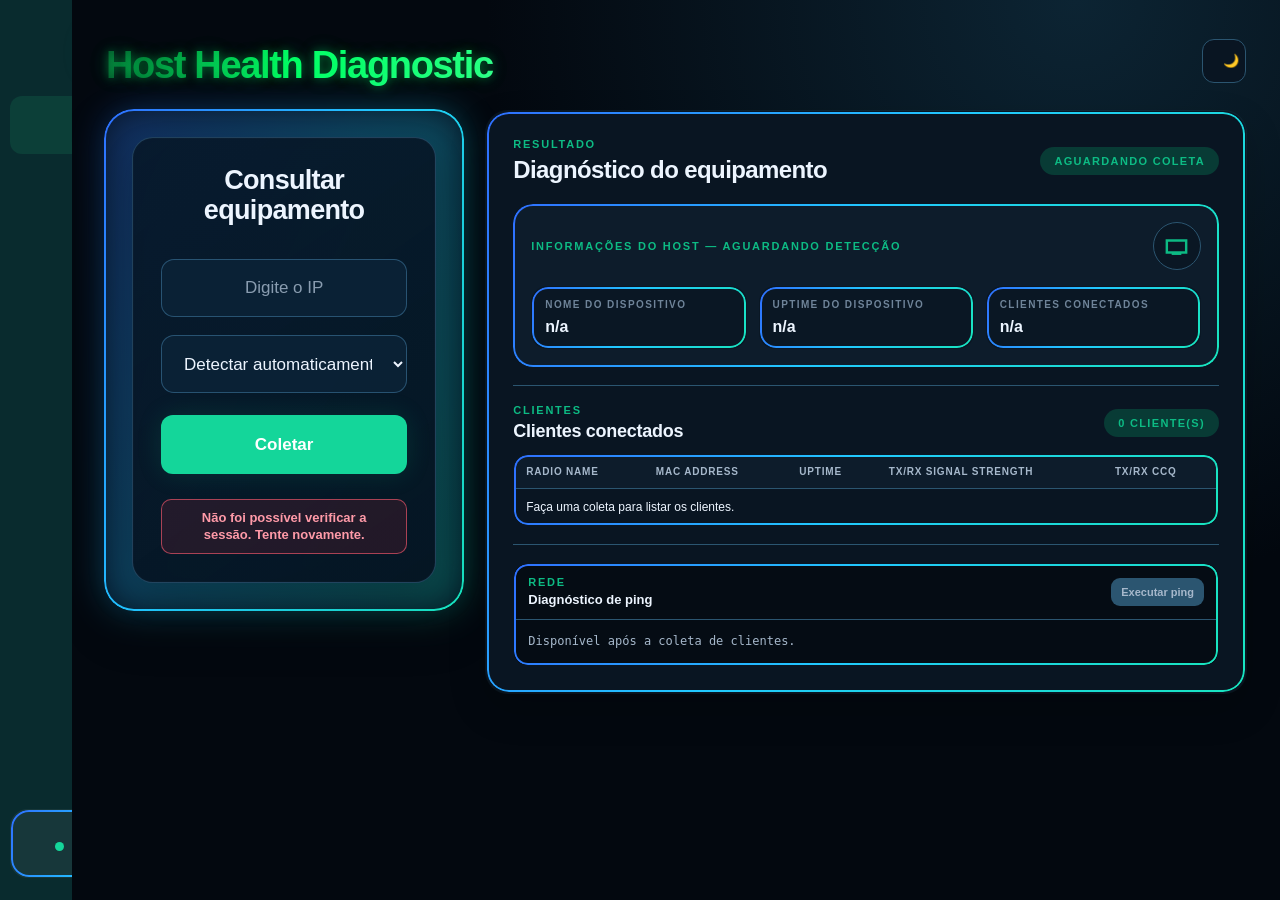
==== commit daef0556: "animation titles" ====
--- a/index.html
+++ b/index.html
@@ -47,9 +47,8 @@
               <h2>Consultar equipamento</h2>
               <p class="collection-panel__hint collection-panel__hint--ghost" aria-hidden="true">Informe o IP e inicie a coleta. Os resultados ficam concentrados no painel ao lado.</p>
 
-              <div class="control-label">IP do dispositivo</div>
               <div class="input-row collection-input-row">
-                <input type="text" id="ipInput" autocomplete="off" />
+                <input type="text" id="ipInput" placeholder="Digite o IP" autocomplete="off" aria-label="Digite o IP" />
                 <select id="vendorInput" aria-label="Tipo do dispositivo">
                   <option value="auto">Detectar automaticamente</option>
                   <option value="mikrotik">MikroTik</option>
--- a/styles.css
+++ b/styles.css
@@ -1954,3 +1954,306 @@
 .collection-panel #ipInput {
   text-align: center;
 }
+
+/* ========================================================================== */
+/* Efeito gradiente animado nos cards principais do site                     */
+/* Mantém tamanhos, espaçamentos e conteúdo exatamente como estavam.          */
+/* ========================================================================== */
+
+.panel:not(.collection-panel),
+.sidebar-card,
+.agent-status-card,
+.access-card,
+.collection-modal__card {
+  position: relative;
+  isolation: isolate;
+  border-color: transparent;
+}
+
+.panel:not(.collection-panel)::before,
+.panel:not(.collection-panel)::after,
+.sidebar-card::before,
+.sidebar-card::after,
+.agent-status-card::before,
+.agent-status-card::after,
+.access-card::before,
+.access-card::after,
+.collection-modal__card::before,
+.collection-modal__card::after {
+  content: "";
+  position: absolute;
+  inset: -2px;
+  z-index: -1;
+  border-radius: inherit;
+  background: linear-gradient(
+    115deg,
+    #2f6fff 0%,
+    #21c9ff 18%,
+    #18e4c0 38%,
+    #15d89a 52%,
+    #7b5cff 72%,
+    #3d78ff 88%,
+    #2f6fff 100%
+  );
+  background-size: 260% 260%;
+  animation: collectionBorderFlow 8s ease-in-out infinite;
+  pointer-events: none;
+}
+
+/* O primeiro pseudo-elemento vira somente o contorno colorido. */
+.panel:not(.collection-panel)::before,
+.sidebar-card::before,
+.agent-status-card::before,
+.access-card::before,
+.collection-modal__card::before {
+  padding: 2px;
+  -webkit-mask:
+    linear-gradient(#000 0 0) content-box,
+    linear-gradient(#000 0 0);
+  -webkit-mask-composite: xor;
+  mask-composite: exclude;
+}
+
+/* O segundo cria o mesmo brilho suave do card de coleta. */
+.panel:not(.collection-panel)::after,
+.sidebar-card::after,
+.agent-status-card::after,
+.access-card::after,
+.collection-modal__card::after {
+  opacity: .22;
+  filter: blur(16px);
+}
+
+/* O histórico usa <details>; permite que o brilho apareça fora do contorno. */
+.history-dropdown.panel {
+  overflow: visible;
+}
+
+/* Mantém o efeito agradável em telas pequenas, sem aumentar o glow. */
+@media (max-width: 760px) {
+  .panel:not(.collection-panel)::after,
+  .sidebar-card::after,
+  .agent-status-card::after,
+  .access-card::after,
+  .collection-modal__card::after {
+    opacity: .16;
+    filter: blur(12px);
+  }
+}
+
+
+/* ========================================================================== */
+/* Ajuste final solicitado: todos os cards + área de coleta centralizada      */
+/* ========================================================================== */
+
+/* Área de coleta: remove dependência do antigo label e centraliza tudo. */
+.collection-panel .verification {
+  display: flex;
+  flex-direction: column;
+  align-items: center;
+  text-align: center;
+}
+
+.collection-panel h2 {
+  width: 100%;
+  text-align: center;
+}
+
+.collection-panel .collection-input-row,
+.collection-panel .status-text--dock {
+  width: min(100%, 340px);
+  max-width: 340px;
+  margin-left: auto;
+  margin-right: auto;
+}
+
+.collection-panel .collection-input-row {
+  align-items: stretch;
+}
+
+.collection-panel #ipInput,
+.collection-panel #vendorInput,
+.collection-panel #scanButton,
+.collection-panel .status-text--dock {
+  text-align: center;
+}
+
+.collection-panel #vendorInput {
+  text-align-last: center;
+}
+
+.collection-panel #ipInput::placeholder {
+  text-align: center;
+  color: var(--text-soft);
+  opacity: .82;
+}
+
+/*
+  Borda de gradiente animado aplicada em TODAS as superfícies que funcionam
+  visualmente como cards no painel, inclusive cards internos e dinâmicos.
+  O pseudo-elemento fica dentro da própria borda, então não altera tamanho,
+  espaçamento ou alinhamento dos componentes.
+*/
+:is(
+  .panel:not(.collection-panel),
+  .sidebar-card,
+  .agent-status-card,
+  .access-card,
+  .collection-modal__card,
+  .device-profile,
+  .device-detail,
+  .clients-table-wrap,
+  .monitor-window,
+  .history-host-detail,
+  .health-summary-item,
+  .health-summary-client,
+  .collection-log
+) {
+  position: relative;
+  isolation: isolate;
+  border-color: transparent !important;
+}
+
+/* Desativa o glow antigo genérico para evitar dois efeitos sobrepostos. */
+:is(
+  .panel:not(.collection-panel),
+  .sidebar-card,
+  .agent-status-card,
+  .access-card,
+  .collection-modal__card,
+  .device-profile,
+  .device-detail,
+  .clients-table-wrap,
+  .monitor-window,
+  .history-host-detail,
+  .health-summary-item,
+  .health-summary-client,
+  .collection-log
+)::after {
+  display: none !important;
+}
+
+/* Contorno RGB/gradiente animado consistente em todos os cards. */
+:is(
+  .panel:not(.collection-panel),
+  .sidebar-card,
+  .agent-status-card,
+  .access-card,
+  .collection-modal__card,
+  .device-profile,
+  .device-detail,
+  .clients-table-wrap,
+  .monitor-window,
+  .history-host-detail,
+  .health-summary-item,
+  .health-summary-client,
+  .collection-log
+)::before {
+  content: "" !important;
+  position: absolute !important;
+  inset: 0 !important;
+  z-index: 2 !important;
+  padding: 2px !important;
+  border-radius: inherit !important;
+  background: linear-gradient(
+    115deg,
+    #2f6fff 0%,
+    #21c9ff 18%,
+    #18e4c0 38%,
+    #15d89a 52%,
+    #7b5cff 72%,
+    #3d78ff 88%,
+    #2f6fff 100%
+  ) !important;
+  background-size: 260% 260% !important;
+  animation: collectionBorderFlow 8s ease-in-out infinite !important;
+  -webkit-mask:
+    linear-gradient(#000 0 0) content-box,
+    linear-gradient(#000 0 0) !important;
+  -webkit-mask-composite: xor !important;
+  mask-composite: exclude !important;
+  pointer-events: none !important;
+  filter: drop-shadow(0 0 7px rgba(33, 201, 255, .14));
+}
+
+/* Cards dinâmicos do histórico precisam deixar o contorno visível. */
+.history-dropdown.panel {
+  overflow: visible;
+}
+
+/* Mantém o recorte interno da tabela/monitor sem perder a borda visual. */
+.clients-table-wrap,
+.monitor-window,
+.collection-log {
+  background-clip: padding-box;
+}
+
+@media (prefers-reduced-motion: reduce) {
+  :is(
+    .panel:not(.collection-panel),
+    .sidebar-card,
+    .agent-status-card,
+    .access-card,
+    .collection-modal__card,
+    .device-profile,
+    .device-detail,
+    .clients-table-wrap,
+    .monitor-window,
+    .history-host-detail,
+    .health-summary-item,
+    .health-summary-client,
+    .collection-log
+  )::before {
+    animation: none !important;
+  }
+}
+
+/* ========================================================================== */
+/* Títulos grandes com gradiente verde Matrix / neon — FORTE                  */
+/* ========================================================================== */
+
+:is(
+  .topbar h1,
+  .history-heading h2,
+  .access-card h1,
+  .brand__text
+) {
+  color: #35ff83;
+  background: linear-gradient(
+    90deg,
+    #064d29 0%,
+    #00ff66 20%,
+    #39ff91 42%,
+    #0acb59 60%,
+    #a8ffd0 78%,
+    #00ff66 90%,
+    #064d29 100%
+  );
+  background-size: 240% 100%;
+  -webkit-background-clip: text;
+  background-clip: text;
+  -webkit-text-fill-color: transparent;
+  text-shadow:
+    0 0 8px rgba(0, 255, 102, .30),
+    0 0 18px rgba(0, 255, 102, .22),
+    0 0 26px rgba(57, 255, 145, .10);
+  animation: matrixTitleFlow 4.5s linear infinite;
+}
+
+@keyframes matrixTitleFlow {
+  0% { background-position: 0% 50%; }
+  100% { background-position: 100% 50%; }
+}
+
+@media (prefers-reduced-motion: reduce) {
+  :is(
+    .topbar h1,
+    .history-heading h2,
+    .access-card h1,
+    .brand__text
+  ) {
+    animation: none;
+    background-position: 50% 50%;
+    filter: none;
+  }
+}
